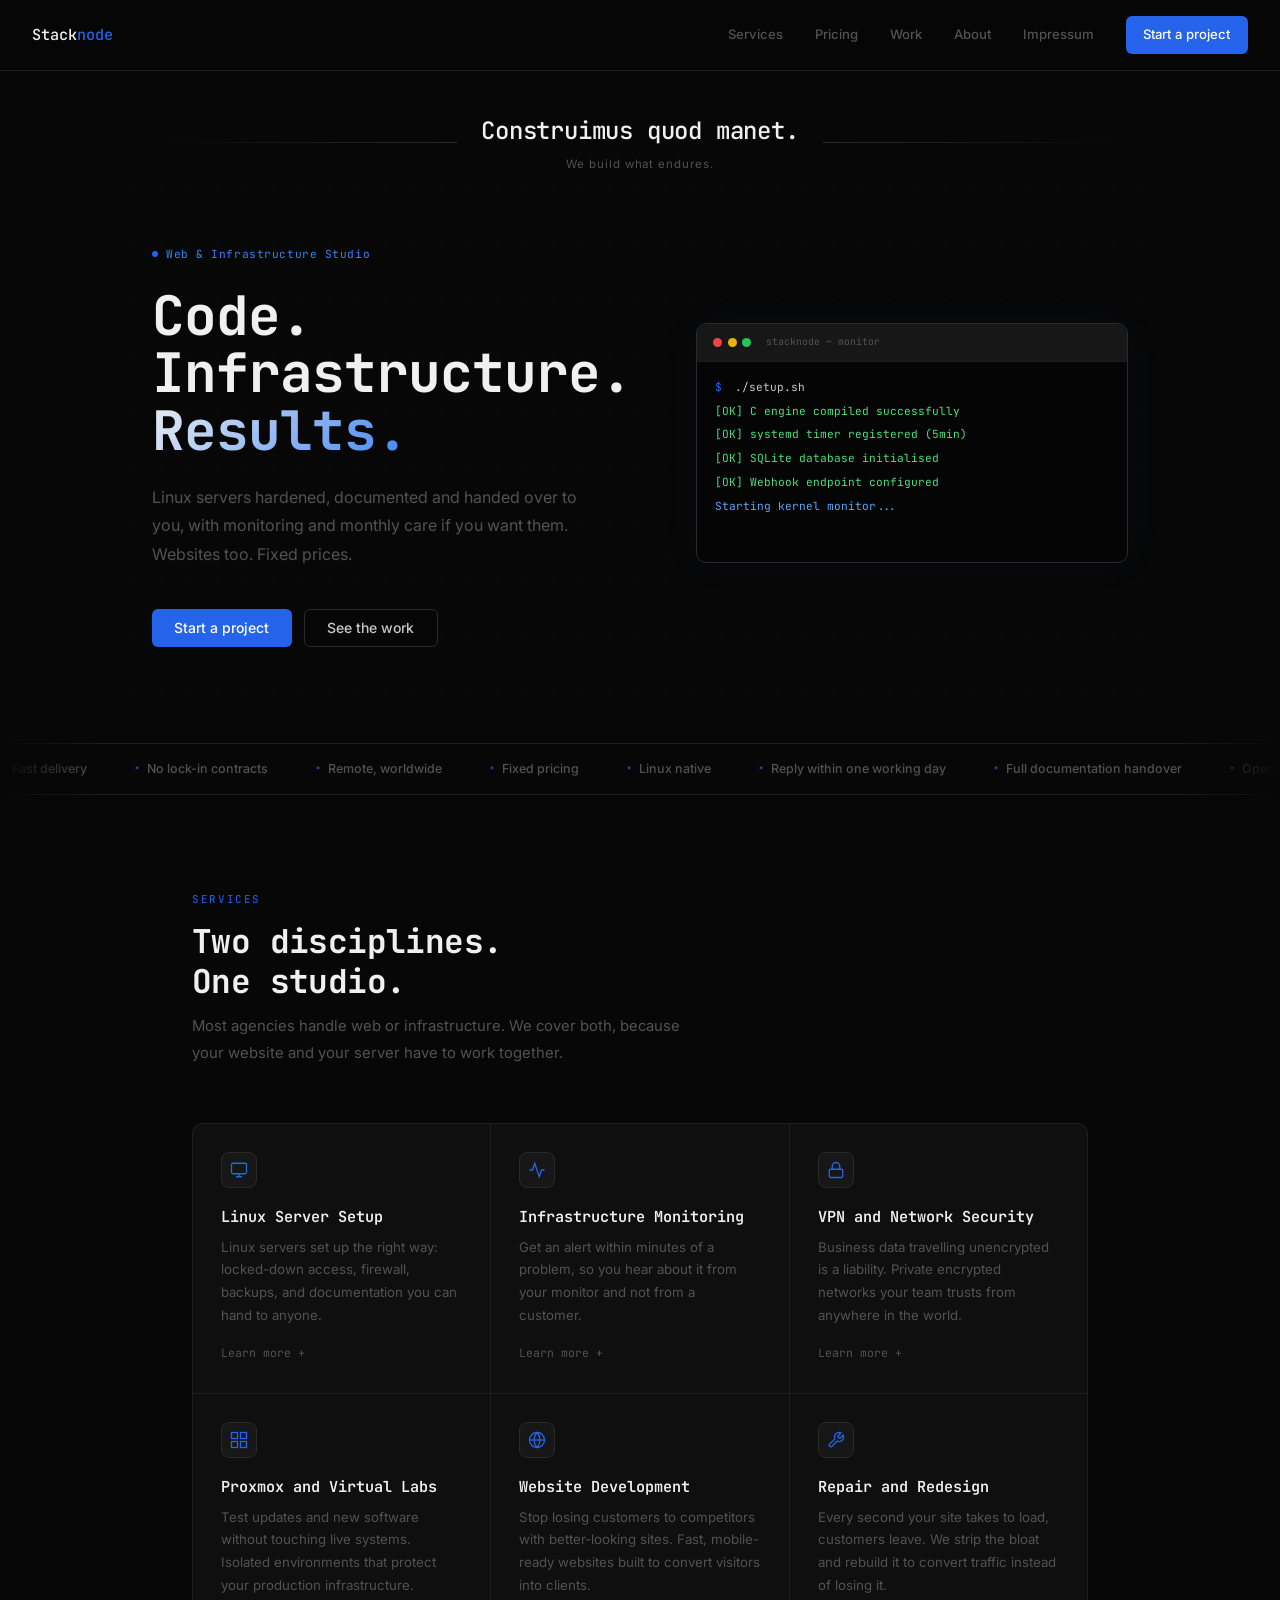
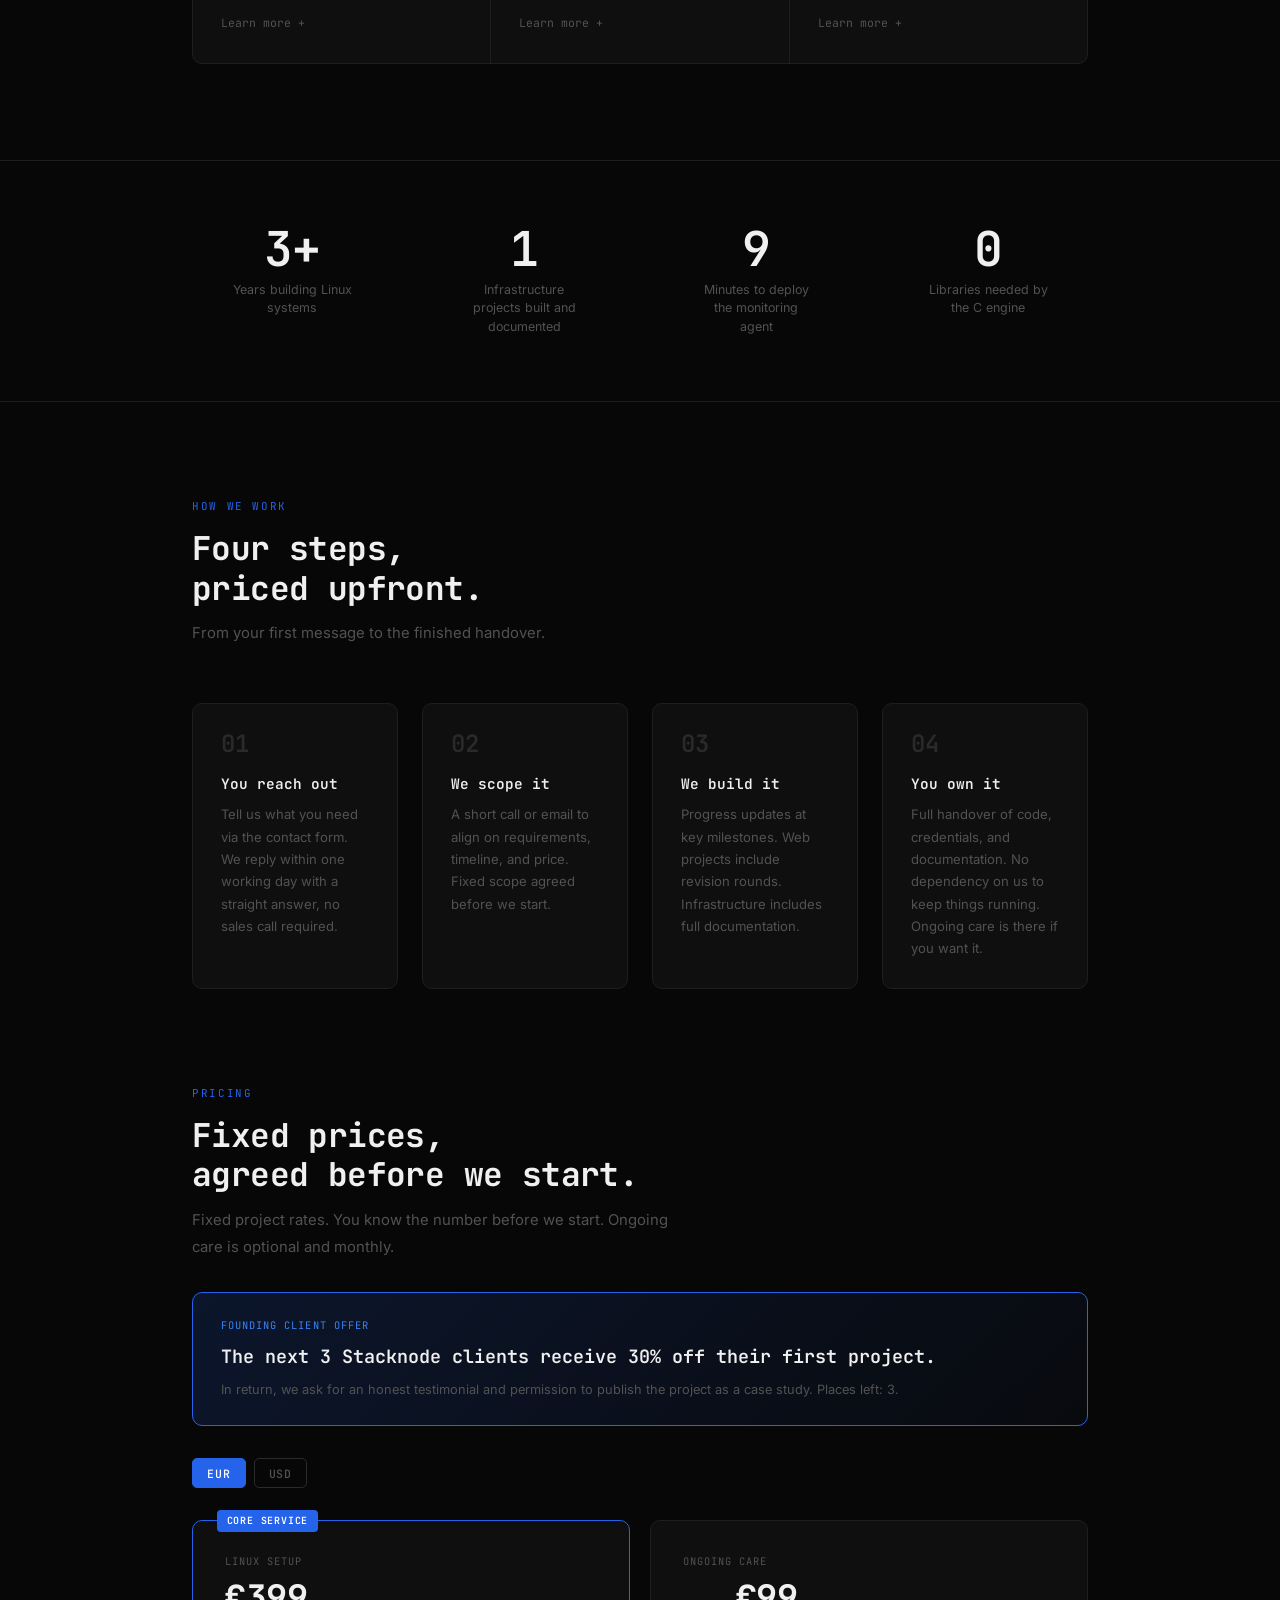
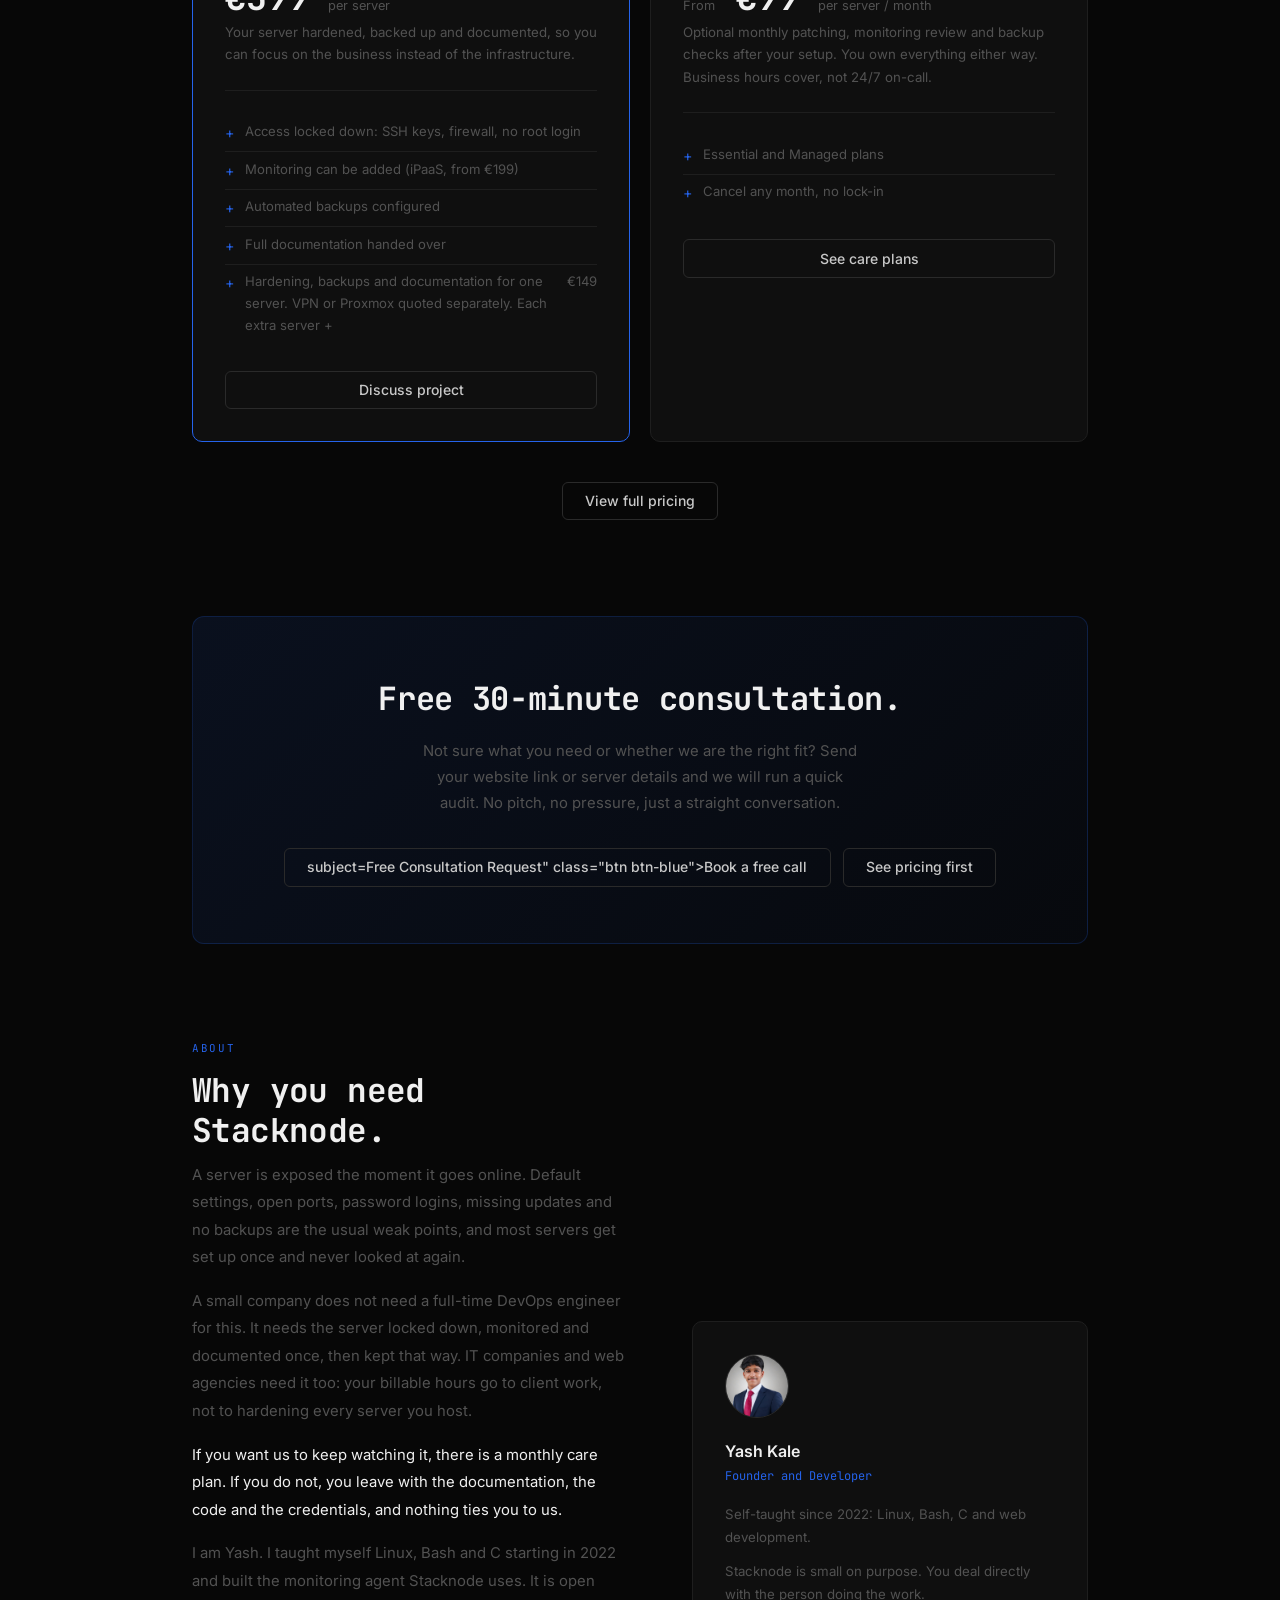
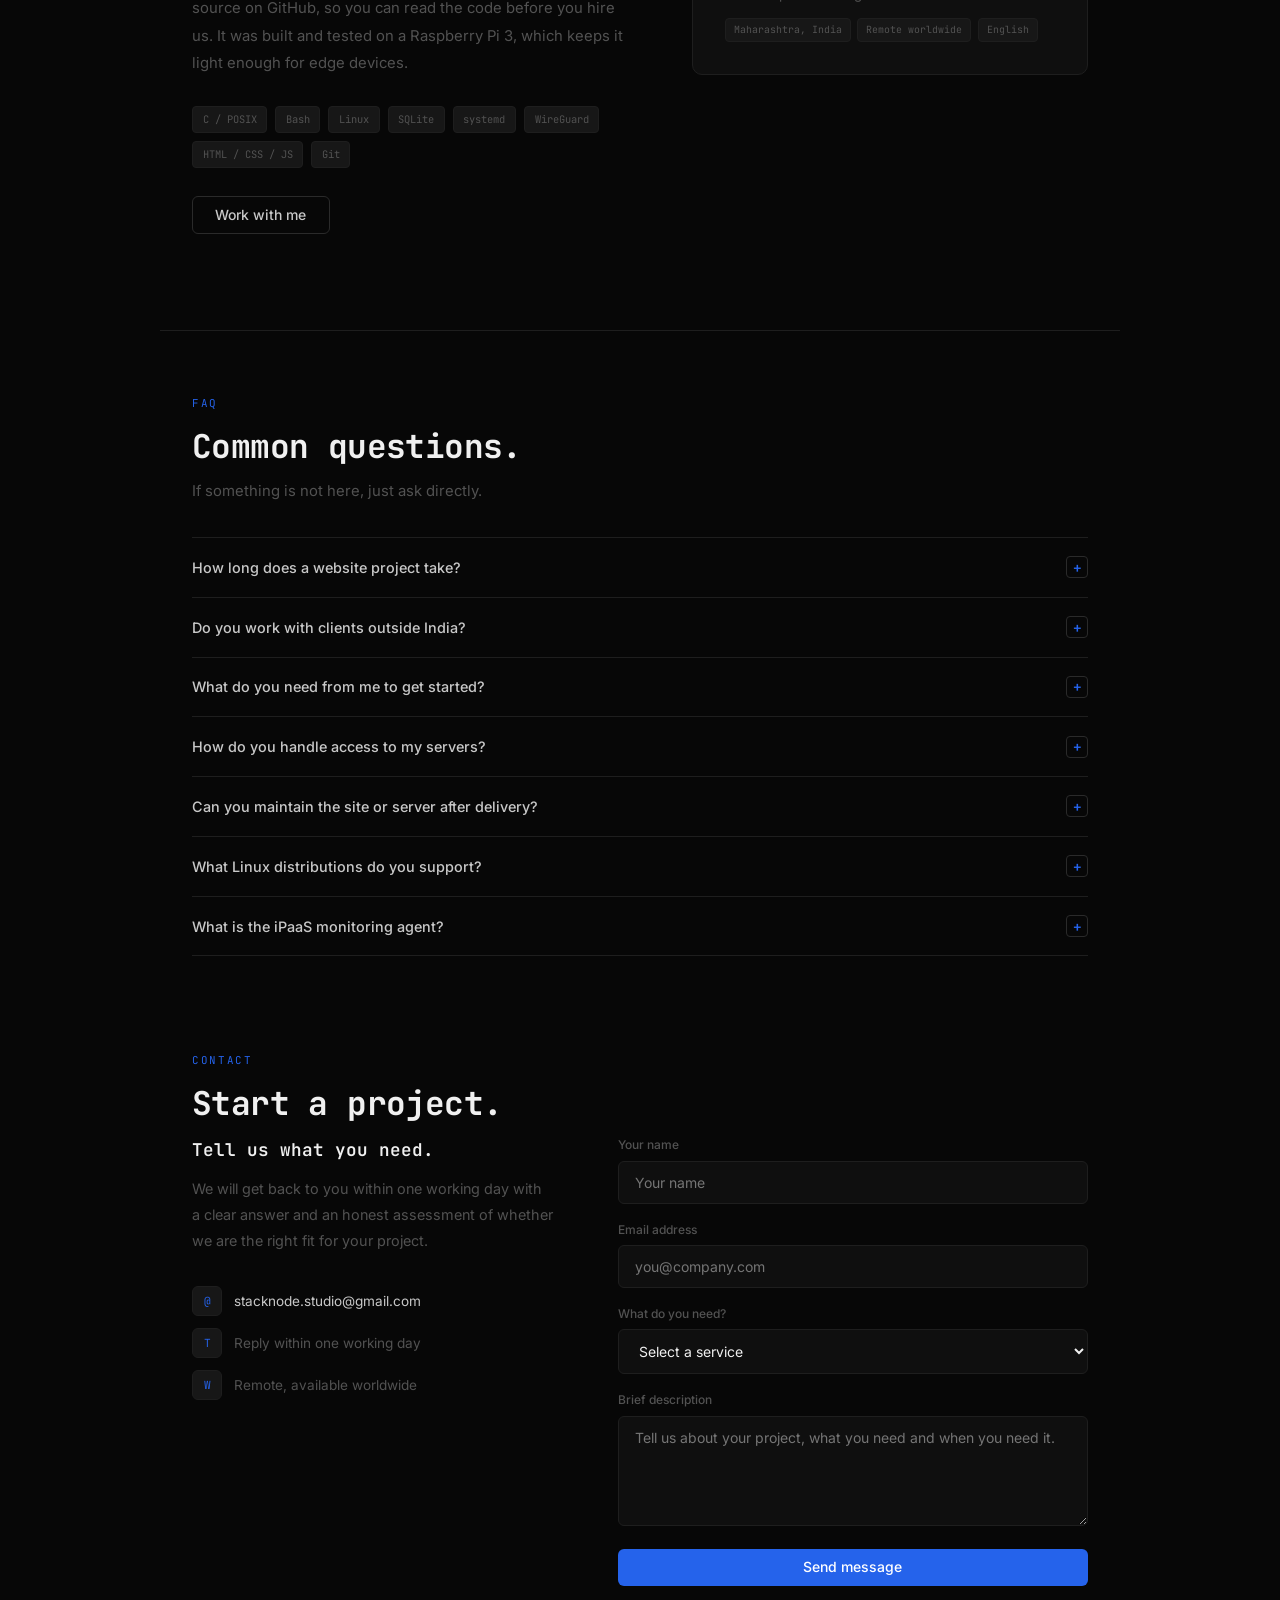
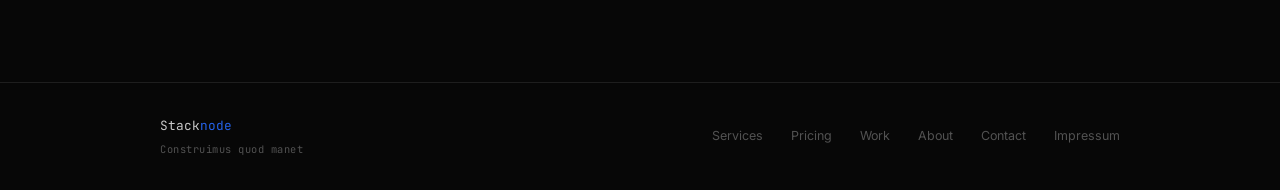
==== index.html @ ceae9e83 "Update consultation booking link in index.html" ====
<!DOCTYPE html>
<html lang="en">
<head>
  <meta charset="UTF-8">
  <meta name="viewport" content="width=device-width, initial-scale=1.0">
  <title>Stacknode | Web & Infrastructure Studio</title>
  <meta name="description" content="Stacknode sets up, monitors and maintains Linux servers, and builds websites that bring in customers. Fixed pricing, full handover, no lock-in.">
  <link rel="icon" href="data:image/svg+xml,<svg xmlns='http://www.w3.org/2000/svg' viewBox='0 0 100 100'><text y='.9em' font-size='90'>⚡</text></svg>">
  <link rel="preconnect" href="https://fonts.googleapis.com">
  <link href="https://fonts.googleapis.com/css2?family=Inter:wght@400;500;600;700&family=JetBrains+Mono:wght@400;500;600&display=swap" rel="stylesheet">
  <link rel="stylesheet" href="style.css">
</head>
<body>

<!-- NAV -->
<nav>
  <a class="logo" href="#">Stack<em>node</em></a>
  <button class="nav-toggle" type="button" aria-label="Menu" aria-expanded="false" onclick="var o=this.parentNode.classList.toggle('open');this.setAttribute('aria-expanded',o);this.textContent=o?'✕':'☰'">☰</button>
  <div class="nav-links" onclick="this.parentNode.classList.remove('open');this.previousElementSibling.textContent='☰'">
    <a href="#services">Services</a>
    <a href="pricing.html">Pricing</a>
    <a href="work.html">Work</a>
    <a href="#about">About</a>
    <a href="impressum.html">Impressum</a>
    <a href="#contact" class="nav-btn">Start a project</a>
  </div>
</nav>

<!-- LATIN BRAND STATEMENT -->
<div class="latin-header">
  <div class="latin-inner">
    <div class="latin-line-left"></div>
    <div class="latin-center">
      <span class="latin-main">Construimus quod manet.</span>
      <span class="latin-sub">We build what endures.</span>
    </div>
    <div class="latin-line-right"></div>
  </div>
</div>

<!-- HERO -->
<div class="hero">
  <div class="hero-content">
    <div class="hero-left">
      <span class="mono-tag">Web & Infrastructure Studio</span>
      <h1>Code.<br>Infrastructure.<br><span class="gradient">Results.</span></h1>
      <p class="hero-sub">Linux servers hardened, documented and handed over to you, with monitoring and monthly care if you want them. Websites too. Fixed prices.</p>
      <div class="hero-btns">
        <a href="#contact" class="btn btn-blue">Start a project</a>
        <a href="work.html" class="btn btn-ghost">See the work</a>
      </div>
    </div>
    <div class="hero-right">
      <div class="hero-terminal">
        <div class="t-bar">
          <div class="t-dots">
            <div class="t-dot t-red"></div>
            <div class="t-dot t-yellow"></div>
            <div class="t-dot t-green"></div>
          </div>
          <span class="t-title">stacknode ~ monitor</span>
        </div>
        <div class="t-body" id="terminal-body"></div>
      </div>
    </div>
  </div>
</div>

<!-- MARQUEE -->
<div class="trust" aria-hidden="true">
  <div class="marquee-track">
    <div class="trust-item"><span class="dot">*</span> Fast delivery</div>
    <div class="trust-item"><span class="dot">*</span> No lock-in contracts</div>
    <div class="trust-item"><span class="dot">*</span> Remote, worldwide</div>
    <div class="trust-item"><span class="dot">*</span> Fixed pricing</div>
    <div class="trust-item"><span class="dot">*</span> Linux native</div>
    <div class="trust-item"><span class="dot">*</span> Reply within one working day</div>
    <div class="trust-item"><span class="dot">*</span> Full documentation handover</div>
    <div class="trust-item"><span class="dot">*</span> Open source</div>
    <div class="trust-item"><span class="dot">*</span> Fast delivery</div>
    <div class="trust-item"><span class="dot">*</span> No lock-in contracts</div>
    <div class="trust-item"><span class="dot">*</span> Remote, worldwide</div>
    <div class="trust-item"><span class="dot">*</span> Fixed pricing</div>
    <div class="trust-item"><span class="dot">*</span> Linux native</div>
    <div class="trust-item"><span class="dot">*</span> Reply within one working day</div>
    <div class="trust-item"><span class="dot">*</span> Full documentation handover</div>
    <div class="trust-item"><span class="dot">*</span> Open source</div>
  </div>
</div>

<!-- SERVICES -->
<section class="section" id="services">
  <span class="section-label">Services</span>
  <h2 class="fade">Two disciplines.<br>One studio.</h2>
  <p class="section-sub fade">Most agencies handle web or infrastructure. We cover both, because your website and your server have to work together.</p>
  <div class="services-grid fade">
    <div class="s-card" data-modal="linux" tabindex="0">
      <div class="s-icon-wrap">
        <svg width="18" height="18" fill="none" stroke="currentColor" stroke-width="1.75" viewBox="0 0 24 24"><rect x="2" y="3" width="20" height="14" rx="2"/><path d="M8 21h8M12 17v4"/></svg>
      </div>
      <h3>Linux Server Setup</h3>
      <p>Linux servers set up the right way: locked-down access, firewall, backups, and documentation you can hand to anyone.</p>
      <span class="s-more">Learn more +</span>
    </div>
    <div class="s-card" data-modal="monitoring" tabindex="0">
      <div class="s-icon-wrap">
        <svg width="18" height="18" fill="none" stroke="currentColor" stroke-width="1.75" viewBox="0 0 24 24"><polyline points="22 12 18 12 15 21 9 3 6 12 2 12"/></svg>
      </div>
      <h3>Infrastructure Monitoring</h3>
      <p>Get an alert within minutes of a problem, so you hear about it from your monitor and not from a customer.</p>
      <span class="s-more">Learn more +</span>
    </div>
    <div class="s-card" data-modal="vpn" tabindex="0">
      <div class="s-icon-wrap">
        <svg width="18" height="18" fill="none" stroke="currentColor" stroke-width="1.75" viewBox="0 0 24 24"><rect x="3" y="11" width="18" height="11" rx="2"/><path d="M7 11V7a5 5 0 0 1 10 0v4"/></svg>
      </div>
      <h3>VPN and Network Security</h3>
      <p>Business data travelling unencrypted is a liability. Private encrypted networks your team trusts from anywhere in the world.</p>
      <span class="s-more">Learn more +</span>
    </div>
    <div class="s-card" data-modal="proxmox" tabindex="0">
      <div class="s-icon-wrap">
        <svg width="18" height="18" fill="none" stroke="currentColor" stroke-width="1.75" viewBox="0 0 24 24"><rect x="2" y="2" width="8" height="8"/><rect x="14" y="2" width="8" height="8"/><rect x="2" y="14" width="8" height="8"/><rect x="14" y="14" width="8" height="8"/></svg>
      </div>
      <h3>Proxmox and Virtual Labs</h3>
      <p>Test updates and new software without touching live systems. Isolated environments that protect your production infrastructure.</p>
      <span class="s-more">Learn more +</span>
    </div>
    <div class="s-card" data-modal="web-dev" tabindex="0">
      <div class="s-icon-wrap">
        <svg width="18" height="18" fill="none" stroke="currentColor" stroke-width="1.75" viewBox="0 0 24 24"><circle cx="12" cy="12" r="10"/><line x1="2" y1="12" x2="22" y2="12"/><path d="M12 2a15 15 0 0 1 4 10 15 15 0 0 1-4 10 15 15 0 0 1-4-10 15 15 0 0 1 4-10z"/></svg>
      </div>
      <h3>Website Development</h3>
      <p>Stop losing customers to competitors with better-looking sites. Fast, mobile-ready websites built to convert visitors into clients.</p>
      <span class="s-more">Learn more +</span>
    </div>
    <div class="s-card" data-modal="repair" tabindex="0">
      <div class="s-icon-wrap">
        <svg width="18" height="18" fill="none" stroke="currentColor" stroke-width="1.75" viewBox="0 0 24 24"><path d="M14.7 6.3a1 1 0 0 0 0 1.4l1.6 1.6a1 1 0 0 0 1.4 0l3.77-3.77a6 6 0 0 1-7.94 7.94l-6.91 6.91a2.12 2.12 0 0 1-3-3l6.91-6.91a6 6 0 0 1 7.94-7.94l-3.76 3.76z"/></svg>
      </div>
      <h3>Repair and Redesign</h3>
      <p>Every second your site takes to load, customers leave. We strip the bloat and rebuild it to convert traffic instead of losing it.</p>
      <span class="s-more">Learn more +</span>
    </div>
  </div>
</section>

<!-- MODAL -->
<div class="modal-overlay" id="modal-overlay">
  <div class="modal" id="modal-box">
    <button class="modal-close" id="modal-close">&#x2715;</button>
    <div id="modal-content"></div>
  </div>
</div>

<!-- STATS BAR -->
<div class="stats-bar">
  <div class="stats-inner">
    <div class="stat-item fade">
      <div class="stat-num"><span data-target="4" data-suffix="+">0</span></div>
      <div class="stat-label">Years building Linux systems</div>
    </div>
    <div class="stat-item fade fade-delay-1">
      <div class="stat-num"><span data-target="2">0</span></div>
      <div class="stat-label">Infrastructure projects built and documented</div>
    </div>
    <div class="stat-item fade fade-delay-2">
      <div class="stat-num"><span data-target="10">0</span></div>
      <div class="stat-label">Minutes to deploy the monitoring agent</div>
    </div>
    <div class="stat-item fade fade-delay-3">
      <div class="stat-num"><span data-target="0">0</span></div>
      <div class="stat-label">Libraries needed by the C engine</div>
    </div>
  </div>
</div>

<!-- PROCESS -->
<section class="section" id="process">
  <span class="section-label">How we work</span>
  <h2 class="fade">Four steps,<br>priced upfront.</h2>
  <p class="section-sub fade">From your first message to the finished handover.</p>
  <div class="process-grid">
    <div class="proc-card fade">
      <div class="proc-num">01</div>
      <h3>You reach out</h3>
      <p>Tell us what you need via the contact form. We reply within one working day with a straight answer, no sales call required.</p>
    </div>
    <div class="proc-card fade fade-delay-1">
      <div class="proc-num">02</div>
      <h3>We scope it</h3>
      <p>A short call or email to align on requirements, timeline, and price. Fixed scope agreed before we start.</p>
    </div>
    <div class="proc-card fade fade-delay-2">
      <div class="proc-num">03</div>
      <h3>We build it</h3>
      <p>Progress updates at key milestones. Web projects include revision rounds. Infrastructure includes full documentation.</p>
    </div>
    <div class="proc-card fade fade-delay-3">
      <div class="proc-num">04</div>
      <h3>You own it</h3>
      <p>Full handover of code, credentials, and documentation. No dependency on us to keep things running. Ongoing care is there if you want it.</p>
    </div>
  </div>
</section>

<!-- PRICING -->
<section class="section" id="pricing" style="padding-top:0;">
  <span class="section-label">Pricing</span>
  <h2 class="fade">Fixed prices,<br>agreed before we start.</h2>
  <p class="section-sub fade" style="margin-bottom:2rem;">Fixed project rates. You know the number before we start. Ongoing care is optional and monthly.</p>
  <div class="fade" style="border:1px solid var(--accent);background:linear-gradient(135deg,rgba(37,99,235,.16),rgba(37,99,235,.03));border-radius:10px;padding:1.5rem 1.75rem;margin-bottom:2rem;">
    <span class="p-label" style="color:var(--accentL);">Founding client offer</span>
    <div style="font-family:'JetBrains Mono',monospace;font-size:1.15rem;font-weight:600;color:var(--white);margin:.3rem 0 .6rem;line-height:1.4;">The next 3 Stacknode clients receive 30% off their first project.</div>
    <p style="font-size:.8rem;color:var(--muted);line-height:1.7;">In return, we ask for an honest testimonial and permission to publish the project as a case study. Places left: 3.</p>
  </div>
  <div class="currency-toggle fade">
    <button class="cur-btn active" data-cur="eur">EUR</button>
    <button class="cur-btn" data-cur="usd">USD</button>
  </div>
  <div class="pricing-grid">
    <div class="p-card featured fade">
      <div class="p-badge">Core service</div>
      <span class="p-label">Linux Setup</span>
      <div class="p-price"><span data-price="infra">€399</span> <small>per server</small></div>
      <p class="p-desc">Your server hardened, backed up and documented, so you can focus on the business instead of the infrastructure.</p>
      <ul>
        <li><span class="check">+</span> Access locked down: SSH keys, firewall, no root login</li>
        <li><span class="check">+</span> Monitoring can be added (iPaaS, from €199)</li>
        <li><span class="check">+</span> Automated backups configured</li>
        <li><span class="check">+</span> Full documentation handed over</li>
        <li><span class="check">+</span> Hardening, backups and documentation for one server. VPN or Proxmox quoted separately. Each extra server +<span data-price="extra">€149</span></li>
      </ul>
      <a href="#contact" class="btn btn-ghost btn-full">Discuss project</a>
    </div>
    <div class="p-card fade fade-delay-1">
      <span class="p-label">Ongoing care</span>
      <div class="p-price"><small>From</small> <span data-price="care">€99</span> <small>per server / month</small></div>
      <p class="p-desc">Optional monthly patching, monitoring review and backup checks after your setup. You own everything either way. Business hours cover, not 24/7 on-call.</p>
      <ul>
        <li><span class="check">+</span> Essential and Managed plans</li>
        <li><span class="check">+</span> Cancel any month, no lock-in</li>
      </ul>
      <a href="pricing.html#care" class="btn btn-ghost btn-full">See care plans</a>
    </div>
  </div>
  <div style="text-align:center;margin-top:2.5rem;"><a href="pricing.html" class="btn btn-ghost">View full pricing</a></div>
</section>

<!-- CTA BANNER -->
<div class="cta-wrap">
  <div class="cta-banner fade">
    <h2>Free 30-minute consultation.</h2>
    <p>Not sure what you need or whether we are the right fit? Send your website link or server details and we will run a quick audit. No pitch, no pressure, just a straight conversation.</p>
    <div class="cta-btns">
      <a href="<a href="https://calendly.com/stacknode-studio/30min" class="btn btn-ghost" target="_blank" rel="noopener"/a>subject=Free Consultation Request" class="btn btn-blue">Book a free call</a>
      <a href="#pricing" class="btn btn-ghost">See pricing first</a>
    </div>
  </div>
</div>

<!-- ABOUT -->
<section class="section" id="about">
  <span class="section-label">About</span>
  <h2 class="fade">Why you need<br>Stacknode.</h2>
  <div class="about-grid">
    <div class="about-text fade">
      <p>A server is exposed the moment it goes online. Default settings, open ports, password logins, missing updates and no backups are the usual weak points, and most servers get set up once and never looked at again.</p>
      <p>A small company does not need a full-time DevOps engineer for this. It needs the server locked down, monitored and documented once, then kept that way. IT companies and web agencies need it too: your billable hours go to client work, not to hardening every server you host.</p>
      <p><span class="highlight">If you want us to keep watching it, there is a monthly care plan. If you do not, you leave with the documentation, the code and the credentials, and nothing ties you to us.</span></p>
      <p>I am Yash. I taught myself Linux, Bash and C starting in 2022 and built the monitoring agent Stacknode uses. It is open source on GitHub, so you can read the code before you hire us. It was built and tested on a Raspberry Pi 3, which keeps it light enough for edge devices.</p>
      <div class="about-tags">
        <span class="about-tag">C / POSIX</span>
        <span class="about-tag">Bash</span>
        <span class="about-tag">Linux</span>
        <span class="about-tag">SQLite</span>
        <span class="about-tag">systemd</span>
        <span class="about-tag">WireGuard</span>
        <span class="about-tag">HTML / CSS / JS</span>
        <span class="about-tag">Git</span>
      </div>
      <a href="#contact" class="btn btn-ghost">Work with me</a>
    </div>
    <div class="founder-card fade fade-delay-1">
      <div class="founder-avatar">
        <img src="yash.jpg" alt="Yash Kale" onerror="this.parentElement.innerHTML='YK'" style="width:64px;height:64px;border-radius:50%;object-fit:cover;">
      </div>
      <div class="founder-name">Yash Kale</div>
      <div class="founder-role">Founder and Developer</div>
      <p class="founder-bio">Self-taught since 2022: Linux, Bash, C and web development.</p>
      <p class="founder-bio">Stacknode is small on purpose. You deal directly with the person doing the work.</p>
      <div class="founder-stack">
        <span class="tech-tag">Maharashtra, India</span>
        <span class="tech-tag">Remote worldwide</span>
        <span class="tech-tag">English</span>
      </div>
    </div>
  </div>
</section>

<!-- FAQ -->
<hr class="divider">
<section class="section" id="faq" style="padding-top:4rem;">
  <span class="section-label">FAQ</span>
  <h2 class="fade">Common questions.</h2>
  <p class="section-sub fade" style="margin-bottom:2rem;">If something is not here, just ask directly.</p>
  <div class="faq-list fade">
    <div class="faq-item">
      <button class="faq-btn">How long does a website project take? <span class="faq-plus">+</span></button>
      <div class="faq-ans"><p>Starter Site: 7 to 10 working days from content received to delivery. Business Site: 2 to 3 weeks. Infrastructure projects are scoped individually. A single-server Linux setup is planned at 3 to 5 working days.</p></div>
    </div>
    <div class="faq-item">
      <button class="faq-btn">Do you work with clients outside India? <span class="faq-plus">+</span></button>
      <div class="faq-ans"><p>Yes. All projects are handled remotely, in English. Working hours and time zone overlap are agreed upfront.</p></div>
    </div>
    <div class="faq-item">
      <button class="faq-btn">What do you need from me to get started? <span class="faq-plus">+</span></button>
      <div class="faq-ans"><p>For a website: your logo, content or content notes, and any design preferences. For infrastructure: SSH access to the target server and a description of what needs to run. We handle everything else and document it fully.</p></div>
    </div>
    <div class="faq-item">
      <button class="faq-btn">How do you handle access to my servers? <span class="faq-plus">+</span></button>
      <div class="faq-ans"><p>You create a temporary user with only the access the job needs. Our work is logged, and the access is removed at handover. An NDA and data processing terms are available on request.</p></div>
    </div>
    <div class="faq-item">
      <button class="faq-btn">Can you maintain the site or server after delivery? <span class="faq-plus">+</span></button>
      <div class="faq-ans"><p>Yes. The optional Linux Care Plan covers patching, monitoring review and backup checks every month, and you can cancel any time. Business Site includes 3 months of support. Every setup comes with full documentation, so you can also run it yourself.</p></div>
    </div>
    <div class="faq-item">
      <button class="faq-btn">What Linux distributions do you support? <span class="faq-plus">+</span></button>
      <div class="faq-ans"><p>Ubuntu, Debian and Raspberry Pi OS are the primary environments. Most configurations work across any systemd-based Linux distribution. Non-systemd systems need a short scoping call first.</p></div>
    </div>
    <div class="faq-item">
      <button class="faq-btn">What is the iPaaS monitoring agent? <span class="faq-plus">+</span></button>
      <div class="faq-ans"><p>An open-source monitoring agent written in C. It reads CPU temperature, RAM and load from the Linux kernel, logs every metric to a local SQLite database and sends webhook alerts. Optional protective shutdown at a critical temperature. Temperature readings need physical hardware, so it suits servers and edge devices; cloud VMs need a short scoping call.</p></div>
    </div>
  </div>
</section>

<!-- CONTACT -->
<section class="section" id="contact" style="padding-top:0;">
  <span class="section-label">Contact</span>
  <h2 class="fade">Start a project.</h2>
  <div class="contact-grid">
    <div class="contact-info fade">
      <h3>Tell us what you need.</h3>
      <p>We will get back to you within one working day with a clear answer and an honest assessment of whether we are the right fit for your project.</p>
      <div class="contact-details">
        <div class="c-detail">
          <div class="c-icon">@</div>
          <a href="mailto:stacknode.studio@gmail.com">stacknode.studio@gmail.com</a>
        </div>
        <div class="c-detail">
          <div class="c-icon">T</div>
          <span>Reply within one working day</span>
        </div>
        <div class="c-detail">
          <div class="c-icon">W</div>
          <span>Remote, available worldwide</span>
        </div>
      </div>
    </div>
    <div class="fade fade-delay-1">
      <form id="contact-form" class="cf" action="https://formspree.io/f/meaogrqp" method="POST">
        <div>
          <label for="name">Your name</label>
          <input type="text" id="name" name="name" placeholder="Your name" required>
        </div>
        <div>
          <label for="email">Email address</label>
          <input type="email" id="email" name="email" placeholder="you@company.com" required>
        </div>
        <div>
          <label for="service">What do you need?</label>
          <select id="service" name="service">
            <option value="">Select a service</option>
            <option value="starter-site">Website Starter (€599)</option>
            <option value="business-site">Website Business (€1,290)</option>
            <option value="infrastructure">Linux Setup (€399 per server)</option>
            <option value="ipaas">iPaaS Monitoring (€199)</option>
            <option value="care-plan">Linux Care Plan (from €99/month)</option>
            <option value="consultation">Free 30-min consultation</option>
            <option value="other">Something else</option>
          </select>
        </div>
        <div>
          <label for="message">Brief description</label>
          <textarea id="message" name="message" placeholder="Tell us about your project, what you need and when you need it."></textarea>
        </div>
        <button type="submit" class="btn btn-blue btn-full">Send message</button>
      </form>
      <div id="form-success" class="form-success">
        <p>Message received. We will get back to you within one working day.</p>
      </div>
    </div>
  </div>
</section>

<!-- FOOTER -->
<footer>
  <div class="foot-inner">
    <div class="foot-brand">
      <div class="name">Stack<em>node</em></div>
      <div class="tagline">Construimus quod manet</div>
    </div>
    <div class="foot-links">
      <a href="#services">Services</a>
      <a href="#pricing">Pricing</a>
      <a href="work.html">Work</a>
      <a href="#about">About</a>
      <a href="#contact">Contact</a>
      <a href="impressum.html">Impressum</a>
    </div>
  </div>
</footer>

<script src="script.js"></script>
</body>
</html>
---- style.css ----
/* ── TOKENS ── */
:root {
  --bg:      #070707;
  --bg2:     #0f0f0f;
  --bg3:     #171717;
  --border:  #1e1e1e;
  --border2: #2a2a2a;
  --text:    #c8c8c8;
  --muted:   #525252;
  --accent:  #2563eb;
  --accentH: #1d4ed8;
  --accentL: #3b82f6;
  --white:   #f0f0f0;
}

/* ── RESET ── */
*, *::before, *::after { box-sizing: border-box; margin: 0; padding: 0; }
html { scroll-behavior: smooth; }
body {
  font-family: 'Inter', sans-serif;
  background: var(--bg);
  color: var(--text);
  line-height: 1.65;
  -webkit-font-smoothing: antialiased;
  overflow-x: hidden;
}

/* ── NAV ── */
nav {
  position: sticky; top: 0; z-index: 100;
  display: flex; justify-content: space-between; align-items: center;
  padding: 1rem 2rem;
  background: rgba(7,7,7,0.92);
  backdrop-filter: blur(16px);
  border-bottom: 1px solid var(--border);
}
.logo {
  font-family: 'JetBrains Mono', monospace;
  font-size: .95rem; font-weight: 500;
  color: var(--white); text-decoration: none;
}
.logo em { color: var(--accent); font-style: normal; }
.nav-links { display: flex; align-items: center; gap: 2rem; }
.nav-links a {
  color: var(--muted); text-decoration: none;
  font-size: .82rem; font-weight: 500;
  transition: color .2s;
}
.nav-links a:hover { color: var(--white); }
.nav-btn {
  background: var(--accent) !important;
  color: #fff !important;
  padding: .5rem 1.1rem !important;
  border-radius: 6px !important;
  transition: background .2s !important;
}
.nav-btn:hover { background: var(--accentH) !important; }

/* ── LATIN HEADER ── */
.latin-header {
  padding: 2.5rem 2rem 0;
  max-width: 1040px; margin: 0 auto;
}
.latin-inner {
  display: flex; align-items: center; gap: 1.5rem;
}
.latin-line-left,
.latin-line-right {
  flex: 1; height: 1px;
  background: linear-gradient(to right, transparent, var(--border2));
}
.latin-line-right {
  background: linear-gradient(to left, transparent, var(--border2));
}
.latin-center {
  display: flex; flex-direction: column;
  align-items: center; gap: .3rem;
  white-space: nowrap;
}
.latin-main {
  font-family: 'JetBrains Mono', monospace;
  font-size: clamp(1rem, 2vw, 1.5rem);
  font-weight: 500; color: var(--white);
  letter-spacing: -.2px;
}
.latin-sub {
  font-size: .72rem; color: var(--muted);
  letter-spacing: .08em;
}

/* ── HERO ── */
.hero {
  max-width: 1040px; margin: 0 auto;
  padding: 4rem 2rem 6rem;
  position: relative;
}
.hero::before {
  content: '';
  position: absolute; inset: 0;
  background-image: radial-gradient(circle, #1a1a1a 1px, transparent 1px);
  background-size: 28px 28px;
  opacity: .2; pointer-events: none; z-index: 0;
}
.hero-content {
  display: grid; grid-template-columns: 1fr 1fr;
  gap: 4rem; align-items: center;
  position: relative; z-index: 1;
}
.mono-tag {
  font-family: 'JetBrains Mono', monospace;
  font-size: .7rem; color: var(--accentL);
  margin-bottom: 1.5rem; display: inline-flex;
  align-items: center; gap: .5rem; letter-spacing: .05em;
}
.mono-tag::before {
  content: '';
  width: 6px; height: 6px;
  background: var(--accent); border-radius: 50%;
}
.hero h1 {
  font-size: clamp(2.5rem, 5vw, 4rem);
  font-weight: 700; color: var(--white);
  line-height: 1.05; letter-spacing: -.6px;
  margin-bottom: 1.5rem;
}
.gradient {
  background: linear-gradient(135deg, var(--white) 0%, var(--accentL) 100%);
  -webkit-background-clip: text;
  -webkit-text-fill-color: transparent;
  background-clip: text;
}
.hero-sub {
  color: var(--muted); font-size: 1rem;
  max-width: 440px; margin-bottom: 2.5rem;
  line-height: 1.8;
}
.hero-btns { display: flex; gap: .75rem; flex-wrap: wrap; }

/* ── TERMINAL ── */
.hero-terminal {
  background: #050505;
  border: 1px solid var(--border2);
  border-radius: 10px; overflow: hidden;
  font-family: 'JetBrains Mono', monospace;
  box-shadow: 0 0 40px rgba(37,99,235,.06);
}
.t-bar {
  background: var(--bg3);
  border-bottom: 1px solid var(--border);
  padding: .65rem 1rem;
  display: flex; align-items: center; gap: .4rem;
}
.t-dots { display: flex; gap: .35rem; }
.t-dot { width: 9px; height: 9px; border-radius: 50%; }
.t-red { background: #ef4444; }
.t-yellow { background: #eab308; }
.t-green { background: #22c55e; }
.t-title { font-size: .62rem; color: var(--muted); margin-left: .5rem; }
.t-body {
  padding: 1rem 1.1rem;
  min-height: 200px;
  display: flex; flex-direction: column; gap: .3rem;
}
.t-line { font-size: .7rem; color: #4b5563; line-height: 1.7; }
.t-cmd { color: var(--text); }
.t-prompt { color: var(--accent); margin-right: .4rem; }
.t-cursor { color: var(--accent); animation: blink .8s step-end infinite; }
.t-success { color: #4ade80; }
.t-info { color: #60a5fa; }
.t-log { color: #6b7280; }
.t-warn { color: #fbbf24; }
.t-webhook { color: #a78bfa; }
@keyframes blink { 0%, 100% { opacity: 1; } 50% { opacity: 0; } }

/* ── BUTTONS ── */
.btn {
  display: inline-flex; align-items: center; gap: .4rem;
  text-decoration: none;
  font-size: .875rem; font-weight: 500;
  padding: .7rem 1.4rem; border-radius: 6px;
  transition: background .2s, border-color .2s, color .2s, transform .15s;
  cursor: pointer; font-family: 'Inter', sans-serif;
  border: none; line-height: 1;
}
.btn:hover { transform: translateY(-1px); }
.btn-blue { background: var(--accent); color: #fff; }
.btn-blue:hover { background: var(--accentH); }
.btn-ghost { border: 1px solid var(--border2); color: var(--text); background: transparent; }
.btn-ghost:hover { border-color: var(--muted); color: var(--white); }
.btn-full { width: 100%; justify-content: center; }

/* ── MARQUEE ── */
.trust {
  border-top: 1px solid var(--border);
  border-bottom: 1px solid var(--border);
  overflow: hidden; padding: .9rem 0;
  mask-image: linear-gradient(to right, transparent 0%, black 8%, black 92%, transparent 100%);
  -webkit-mask-image: linear-gradient(to right, transparent 0%, black 8%, black 92%, transparent 100%);
}
.marquee-track {
  display: flex; gap: 3rem;
  animation: marquee 28s linear infinite;
  white-space: nowrap; width: max-content;
}
.trust-item { display: flex; align-items: center; gap: .5rem; font-size: .78rem; color: var(--muted); font-weight: 500; }
.dot { color: var(--accent); font-size: .5rem; }
@keyframes marquee { from { transform: translateX(0); } to { transform: translateX(-50%); } }

/* ── SECTION BASE ── */
.section { max-width: 960px; margin: 0 auto; padding: 6rem 2rem; }
.section-label {
  font-family: 'JetBrains Mono', monospace;
  font-size: .68rem; color: var(--accent);
  text-transform: uppercase; letter-spacing: .15em;
  margin-bottom: .85rem; display: block;
}
.section h2 {
  font-size: clamp(1.65rem, 3.5vw, 2.4rem);
  font-weight: 700; color: var(--white);
  letter-spacing: -.4px; margin-bottom: .75rem; line-height: 1.2;
}
.section-sub { color: var(--muted); max-width: 500px; line-height: 1.8; margin-bottom: 3.5rem; font-size: .93rem; }

/* ── SERVICES ── */
.services-grid {
  display: grid; grid-template-columns: repeat(3, 1fr);
  gap: 1px; background: var(--border);
  border: 1px solid var(--border); border-radius: 10px; overflow: hidden;
}
.s-card {
  background: var(--bg2); padding: 1.75rem;
  transition: background .2s; cursor: pointer; position: relative;
}
.s-card::after {
  content: ''; position: absolute; bottom: 0; left: 0;
  width: 0; height: 2px; background: var(--accent);
  transition: width .3s ease;
}
.s-card:hover { background: var(--bg3); }
.s-card:hover::after { width: 100%; }
.s-card:hover .s-more { color: var(--accentL); }
.s-icon-wrap {
  width: 36px; height: 36px;
  background: var(--bg3); border: 1px solid var(--border2);
  border-radius: 8px; display: flex; align-items: center;
  justify-content: center; color: var(--accent); margin-bottom: 1rem;
}
.s-card h3 { font-size: .95rem; font-weight: 600; color: var(--white); margin-bottom: .45rem; }
.s-card p { font-size: .83rem; color: var(--muted); line-height: 1.7; margin-bottom: .75rem; }
.s-more { font-size: .72rem; color: var(--muted); font-family: 'JetBrains Mono', monospace; transition: color .2s; }

/* ── MODALS ── */
.modal-overlay {
  display: none; position: fixed; inset: 0;
  background: rgba(0,0,0,.8); backdrop-filter: blur(6px);
  z-index: 200; align-items: center; justify-content: center; padding: 2rem;
}
.modal-overlay.active { display: flex; }
.modal {
  background: var(--bg2); border: 1px solid var(--border2);
  border-radius: 12px; padding: 2.5rem; max-width: 520px; width: 100%;
  position: relative; animation: modalIn .2s ease;
}
@keyframes modalIn { from { opacity: 0; transform: translateY(12px); } to { opacity: 1; transform: translateY(0); } }
.modal-close {
  position: absolute; top: 1rem; right: 1rem;
  background: none; border: none; color: var(--muted);
  font-size: 1rem; cursor: pointer; transition: color .2s;
  width: 28px; height: 28px; display: flex; align-items: center; justify-content: center; border-radius: 4px;
}
.modal-close:hover { color: var(--white); background: var(--bg3); }
.modal h3 { font-size: 1.1rem; font-weight: 600; color: var(--white); margin-bottom: .5rem; }
.modal .modal-tag {
  font-family: 'JetBrains Mono', monospace; font-size: .65rem;
  color: var(--accent); text-transform: uppercase; letter-spacing: .1em;
  margin-bottom: 1.25rem; display: block;
}
.modal p { font-size: .88rem; color: var(--muted); line-height: 1.8; margin-bottom: 1rem; }
.modal ul { list-style: none; margin-bottom: 1.5rem; }
.modal ul li {
  font-size: .85rem; color: var(--muted); padding: .35rem 0;
  border-bottom: 1px solid var(--border);
  display: flex; align-items: flex-start; gap: .5rem;
}
.modal ul li:last-child { border: none; }
.modal ul li::before { content: '+'; color: var(--accent); flex-shrink: 0; }

/* ── STATS ── */
.stats-bar { border-top: 1px solid var(--border); border-bottom: 1px solid var(--border); }
.stats-inner {
  max-width: 960px; margin: 0 auto; padding: 4rem 2rem;
  display: grid; grid-template-columns: repeat(4, 1fr); gap: 2rem;
}
.stat-item { text-align: center; }
.stat-num {
  font-family: 'JetBrains Mono', monospace;
  font-size: 3rem; font-weight: 600; color: var(--white);
  line-height: 1; margin-bottom: .5rem; letter-spacing: -.5px;
}
.stat-label { font-size: .78rem; color: var(--muted); line-height: 1.5; max-width: 120px; margin: 0 auto; }

/* ── PROCESS ── */
.process-grid { display: grid; grid-template-columns: repeat(4, 1fr); gap: 1.5rem; }
.proc-card { background: var(--bg2); border: 1px solid var(--border); border-radius: 10px; padding: 1.75rem; }
.proc-num { font-family: 'JetBrains Mono', monospace; font-size: 1.5rem; font-weight: 600; color: var(--border2); line-height: 1; margin-bottom: 1rem; }
.proc-card h3 { font-size: .9rem; font-weight: 600; color: var(--white); margin-bottom: .5rem; }
.proc-card p { font-size: .82rem; color: var(--muted); line-height: 1.7; }

/* ── CURRENCY TOGGLE ── */
.currency-toggle {
  display: flex; gap: .5rem; margin-bottom: 2rem;
}
.cur-btn {
  font-family: 'JetBrains Mono', monospace;
  font-size: .72rem; font-weight: 500;
  padding: .4rem .9rem; border-radius: 5px;
  border: 1px solid var(--border2);
  background: transparent; color: var(--muted);
  cursor: pointer; transition: all .2s;
  letter-spacing: .05em;
}
.cur-btn:hover { color: var(--text); border-color: var(--muted); }
.cur-btn.active { background: var(--accent); color: #fff; border-color: var(--accent); }

/* ── PRICING ── */
.pricing-grid { display: grid; grid-template-columns: repeat(2, 1fr); gap: 1.25rem; }
.p-card {
  background: var(--bg2); border: 1px solid var(--border);
  border-radius: 10px; padding: 2rem; position: relative;
  transition: border-color .2s;
}
.p-card:hover { border-color: var(--border2); }
.p-card.featured { border-color: var(--accent); }
.p-badge {
  position: absolute; top: -11px; left: 1.5rem;
  background: var(--accent); color: #fff;
  font-size: .62rem; font-weight: 600;
  font-family: 'JetBrains Mono', monospace;
  padding: .18rem .6rem; border-radius: 4px;
  text-transform: uppercase; letter-spacing: .08em;
}
.p-label { font-family: 'JetBrains Mono', monospace; font-size: .65rem; color: var(--muted); text-transform: uppercase; letter-spacing: .1em; margin-bottom: .6rem; display: block; }
.p-price { font-size: 2.2rem; font-weight: 700; color: var(--white); line-height: 1; margin-bottom: .35rem; letter-spacing: -.5px; font-family: 'JetBrains Mono', monospace; }
.p-price small { font-size: .8rem; color: var(--muted); font-weight: 400; letter-spacing: 0; font-family: 'Inter', sans-serif; }
.p-desc { font-size: .83rem; color: var(--muted); margin-bottom: 1.5rem; line-height: 1.7; padding-bottom: 1.5rem; border-bottom: 1px solid var(--border); }
.p-card ul { list-style: none; margin-bottom: 1.75rem; }
.p-card ul li { font-size: .82rem; color: var(--muted); padding: .4rem 0; border-bottom: 1px solid var(--border); display: flex; align-items: flex-start; gap: .6rem; }
.p-card ul li:last-child { border-bottom: none; }
.check { color: var(--accent); font-size: .9rem; flex-shrink: 0; }

/* ── CTA BANNER ── */
.cta-wrap { max-width: 960px; margin: 0 auto; padding: 0 2rem; }
.cta-banner {
  background: linear-gradient(135deg, rgba(37,99,235,.1) 0%, rgba(37,99,235,.03) 100%);
  border: 1px solid rgba(37,99,235,.2); border-radius: 12px;
  padding: 3.5rem; text-align: center;
}
.cta-banner h2 { font-size: clamp(1.4rem, 3vw, 2rem); font-weight: 700; color: var(--white); margin-bottom: .75rem; letter-spacing: -.3px; }
.cta-banner p { color: var(--muted); font-size: .93rem; max-width: 440px; margin: 0 auto 2rem; line-height: 1.75; }
.cta-btns { display: flex; gap: .75rem; justify-content: center; flex-wrap: wrap; }

/* ── ABOUT ── */
.about-grid { display: grid; grid-template-columns: 1.1fr 1fr; gap: 4rem; align-items: center; }
.about-text p { font-size: .93rem; color: var(--muted); line-height: 1.85; margin-bottom: 1rem; }
.about-text p:last-of-type { margin-bottom: 1.75rem; }
.highlight { color: var(--white); }
.about-tags { display: flex; flex-wrap: wrap; gap: .5rem; margin-bottom: 1.75rem; }
.about-tag { font-family: 'JetBrains Mono', monospace; font-size: .65rem; color: var(--muted); background: var(--bg3); border: 1px solid var(--border); padding: .25rem .6rem; border-radius: 4px; }
.founder-card { background: var(--bg2); border: 1px solid var(--border); border-radius: 10px; padding: 2rem; }
.founder-avatar { width: 64px; height: 64px; background: var(--bg3); border: 1px solid var(--border2); border-radius: 50%; margin-bottom: 1.25rem; display: flex; align-items: center; justify-content: center; font-size: 1.1rem; font-weight: 700; color: var(--accent); overflow: hidden; font-family: 'JetBrains Mono', monospace; }
.founder-name { font-size: 1rem; font-weight: 600; color: var(--white); margin-bottom: .2rem; }
.founder-role { font-size: .75rem; color: var(--accent); font-family: 'JetBrains Mono', monospace; margin-bottom: 1rem; }
.founder-bio { font-size: .83rem; color: var(--muted); line-height: 1.7; margin-bottom: .75rem; }
.founder-stack { display: flex; flex-wrap: wrap; gap: .4rem; }
.tech-tag { font-family: 'JetBrains Mono', monospace; font-size: .62rem; color: var(--muted); background: var(--bg3); border: 1px solid var(--border); padding: .2rem .5rem; border-radius: 4px; }

/* ── FAQ ── */
.faq-list { border-top: 1px solid var(--border); }
.faq-item { border-bottom: 1px solid var(--border); }
.faq-btn { width: 100%; background: none; border: none; color: var(--text); font-family: 'Inter', sans-serif; font-size: .9rem; font-weight: 500; text-align: left; padding: 1.15rem 0; cursor: pointer; display: flex; justify-content: space-between; align-items: center; gap: 1rem; transition: color .2s; }
.faq-btn:hover { color: var(--white); }
.faq-plus { color: var(--accent); font-family: 'JetBrains Mono', monospace; flex-shrink: 0; transition: transform .25s; width: 22px; height: 22px; border: 1px solid var(--border2); border-radius: 4px; font-size: .9rem; display: flex; align-items: center; justify-content: center; }
.faq-item.open .faq-plus { transform: rotate(45deg); border-color: var(--accent); }
.faq-ans { max-height: 0; overflow: hidden; transition: max-height .35s ease, padding .35s ease; }
.faq-item.open .faq-ans { max-height: 220px; padding-bottom: 1.15rem; }
.faq-ans p { font-size: .87rem; color: var(--muted); line-height: 1.8; }

/* ── CONTACT ── */
.contact-grid { display: grid; grid-template-columns: 1fr 1.3fr; gap: 4rem; align-items: start; }
.contact-info h3 { font-size: 1.1rem; font-weight: 600; color: var(--white); margin-bottom: .75rem; }
.contact-info p { font-size: .9rem; color: var(--muted); line-height: 1.8; margin-bottom: 2rem; }
.contact-details { display: flex; flex-direction: column; gap: .75rem; }
.c-detail { display: flex; align-items: center; gap: .75rem; font-size: .85rem; color: var(--muted); }
.c-icon { width: 30px; height: 30px; background: var(--bg3); border: 1px solid var(--border); border-radius: 6px; display: flex; align-items: center; justify-content: center; font-family: 'JetBrains Mono', monospace; font-size: .7rem; color: var(--accent); flex-shrink: 0; }
.c-detail a { color: var(--text); text-decoration: none; transition: color .2s; }
.c-detail a:hover { color: var(--accent); }
.cf { display: flex; flex-direction: column; gap: 1rem; }
.cf label { font-size: .75rem; color: var(--muted); font-weight: 500; display: block; margin-bottom: .35rem; }
.cf input, .cf textarea, .cf select { width: 100%; background: var(--bg2); border: 1px solid var(--border); border-radius: 6px; color: var(--white); font-family: 'Inter', sans-serif; font-size: .875rem; padding: .75rem 1rem; transition: border-color .2s, background .2s; }
.cf input:focus, .cf textarea:focus, .cf select:focus { outline: none; border-color: var(--accent); background: var(--bg3); }
.cf textarea { resize: vertical; min-height: 110px; }
.cf select option { background: var(--bg2); color: var(--white); }
.form-success { display: none; background: rgba(37,99,235,.07); border: 1px solid rgba(37,99,235,.25); border-radius: 8px; padding: 2rem; text-align: center; }
.form-success p { color: var(--white); font-size: .9rem; }

/* ── FOOTER ── */
footer { border-top: 1px solid var(--border); padding: 2rem; }
.foot-inner { max-width: 960px; margin: 0 auto; display: flex; justify-content: space-between; align-items: center; flex-wrap: wrap; gap: 1rem; }
.foot-brand { font-family: 'JetBrains Mono', monospace; display: flex; flex-direction: column; gap: .3rem; }
.foot-brand .name { font-size: .8rem; color: var(--text); }
.foot-brand .name em { color: var(--accent); font-style: normal; }
.foot-brand .tagline { font-size: .65rem; color: var(--muted); letter-spacing: .05em; }
.foot-links { display: flex; gap: 1.75rem; flex-wrap: wrap; }
.foot-links a { font-size: .78rem; color: var(--muted); text-decoration: none; transition: color .2s; }
.foot-links a:hover { color: var(--text); }

/* ── DIVIDER ── */
.divider { max-width: 960px; margin: 0 auto; border: none; border-top: 1px solid var(--border); }

/* ── FADE ── */
.fade { opacity: 0; transform: translateY(20px); transition: opacity .6s cubic-bezier(.25,.46,.45,.94), transform .6s cubic-bezier(.25,.46,.45,.94); }
.fade.visible { opacity: 1; transform: translateY(0); }
.fade-delay-1 { transition-delay: .1s; }
.fade-delay-2 { transition-delay: .2s; }
.fade-delay-3 { transition-delay: .3s; }

/* ── RESPONSIVE ── */
@media (max-width: 900px) {
  .hero-content { grid-template-columns: 1fr; gap: 3rem; }
  .services-grid { grid-template-columns: repeat(2, 1fr); }
  .process-grid { grid-template-columns: repeat(2, 1fr); }
  .pricing-grid { grid-template-columns: 1fr; }
  .about-grid { grid-template-columns: 1fr; gap: 2.5rem; }
  .contact-grid { grid-template-columns: 1fr; gap: 2.5rem; }
  .stats-inner { grid-template-columns: repeat(2, 1fr); }
}
@media (max-width: 600px) {
  nav { padding: .9rem 1.25rem; }
  .latin-header { padding: 2rem 1.25rem 0; }
  .latin-main { font-size: .9rem; }
  .hero { padding: 3rem 1.25rem 4rem; }
  .section { padding: 4rem 1.25rem; }
  .cta-wrap { padding: 0 1.25rem; }
  .cta-banner { padding: 2.5rem 1.5rem; }
  .services-grid { grid-template-columns: 1fr; }
  .process-grid { grid-template-columns: 1fr; }
  .stats-inner { padding: 2.5rem 1.25rem; }
  .stat-num { font-size: 2.25rem; }
  .latin-line-left, .latin-line-right { display: none; }
}
@media (prefers-reduced-motion: reduce) {
  .marquee-track { animation: none; }
  .fade { opacity: 1; transform: none; transition: none; }
  .btn:hover { transform: none; }
  .t-cursor { animation: none; }
}

/* Headings use the Stacknode logo typeface */
h1, h2, h3, .cta-banner h2 { font-family: 'JetBrains Mono', monospace; }
.hero h1 { font-size: clamp(1.85rem, 4.4vw, 3.4rem); letter-spacing: -1px; }
.section h2 { font-size: clamp(1.45rem, 3vw, 2.05rem); letter-spacing: -.6px; }

/* ===== NAV + MOBILE: keep this block last ===== */
html{scroll-padding-top:72px}
.nav-toggle{display:none}
.nav-links{display:flex;align-items:center;gap:2rem}
.nav-links a{display:inline-block !important}

@media (max-width:820px){
  .nav-toggle{display:block !important;background:none;border:1px solid var(--border2);color:var(--white);width:40px;height:40px;border-radius:6px;font-size:1.1rem;cursor:pointer}
  .nav-links{display:none !important;position:absolute;top:100%;left:0;right:0;flex-direction:column;align-items:stretch;gap:0;background:var(--bg);border-bottom:1px solid var(--border);padding:.5rem 1.25rem 1rem}
  nav.open .nav-links{display:flex !important}
  .nav-links a{display:block !important;padding:.85rem 0;border-bottom:1px solid var(--border);font-size:.95rem}
  .nav-links a.nav-btn{margin-top:.75rem;padding:.75rem 1rem;text-align:center;border-bottom:none}
  .hero-btns .btn{flex:1 1 100%;text-align:center}
  .cur-btn{padding:.6rem 1.1rem}
}
@media (max-width:600px){
  .p-price{font-size:1.9rem}
  .cf input,.cf textarea,.cf select{font-size:16px}
  .hero h1{font-size:clamp(1.85rem,9vw,2.4rem)}
}
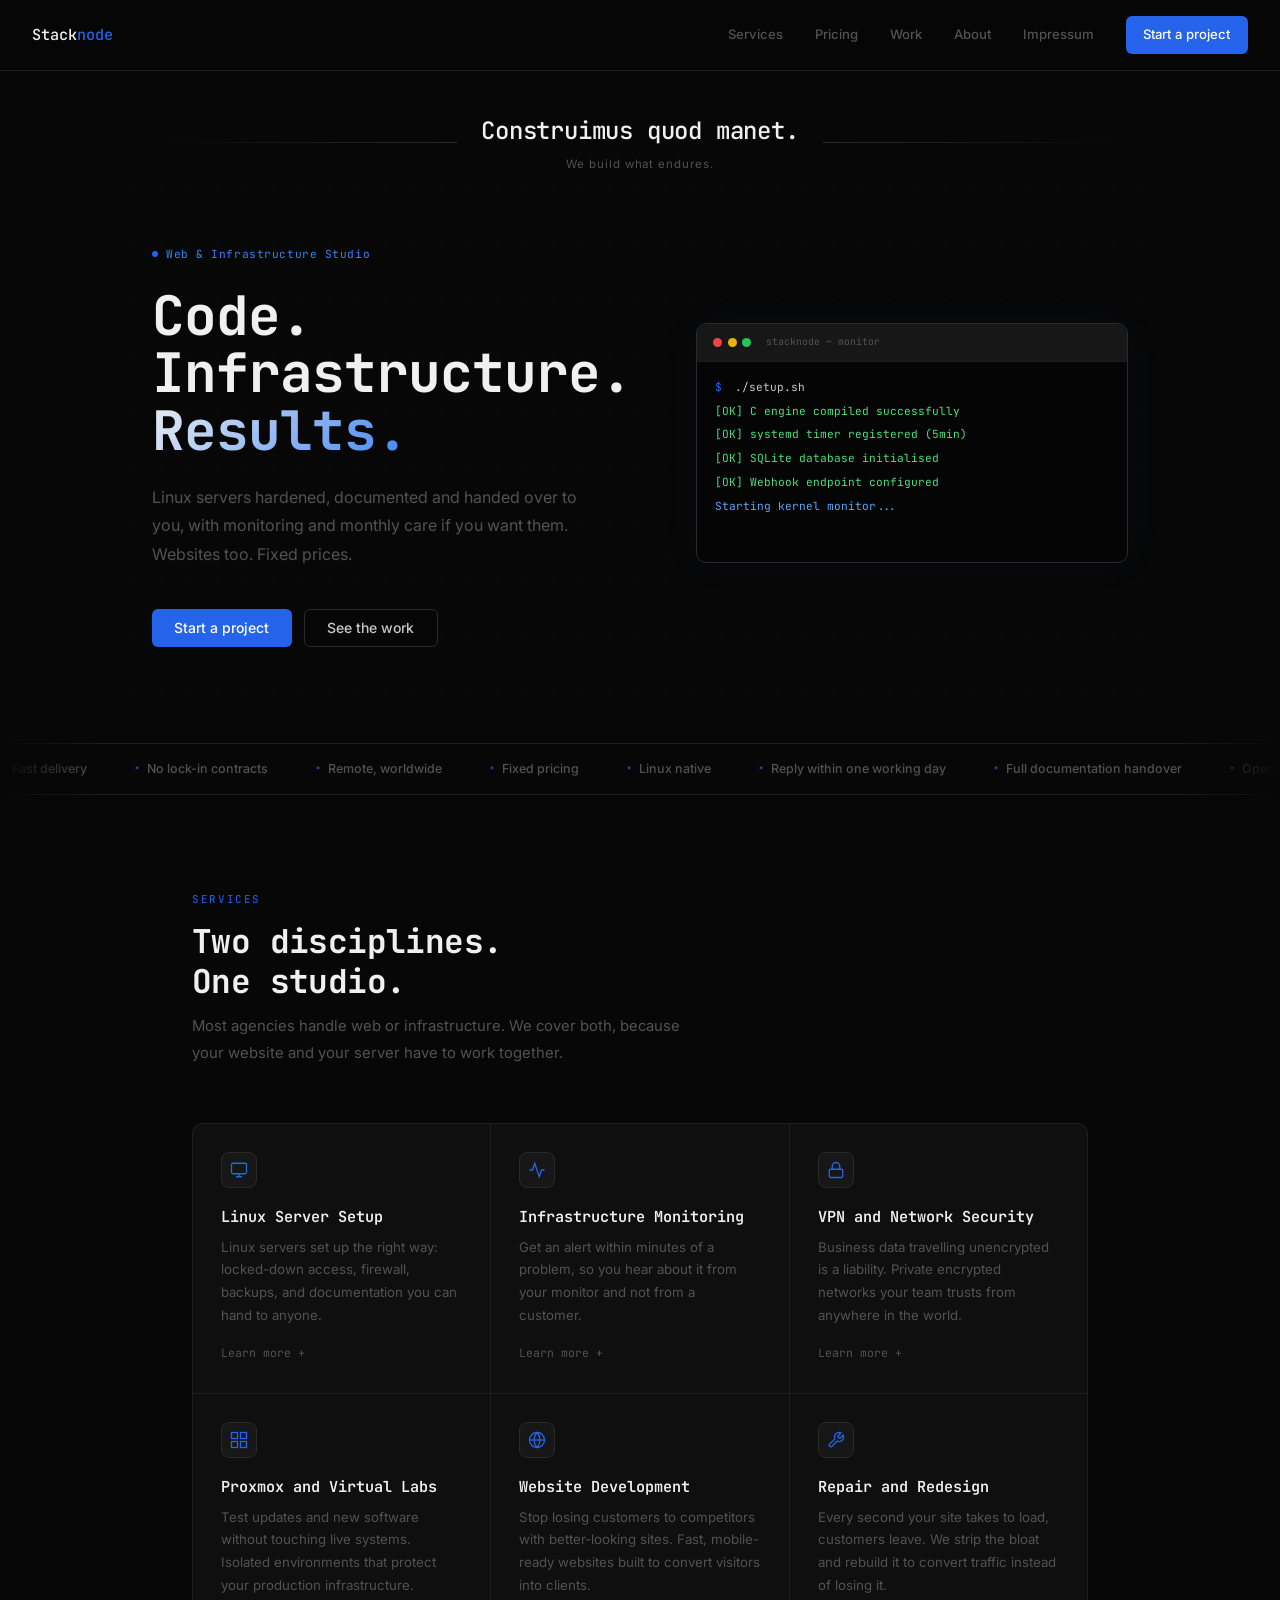
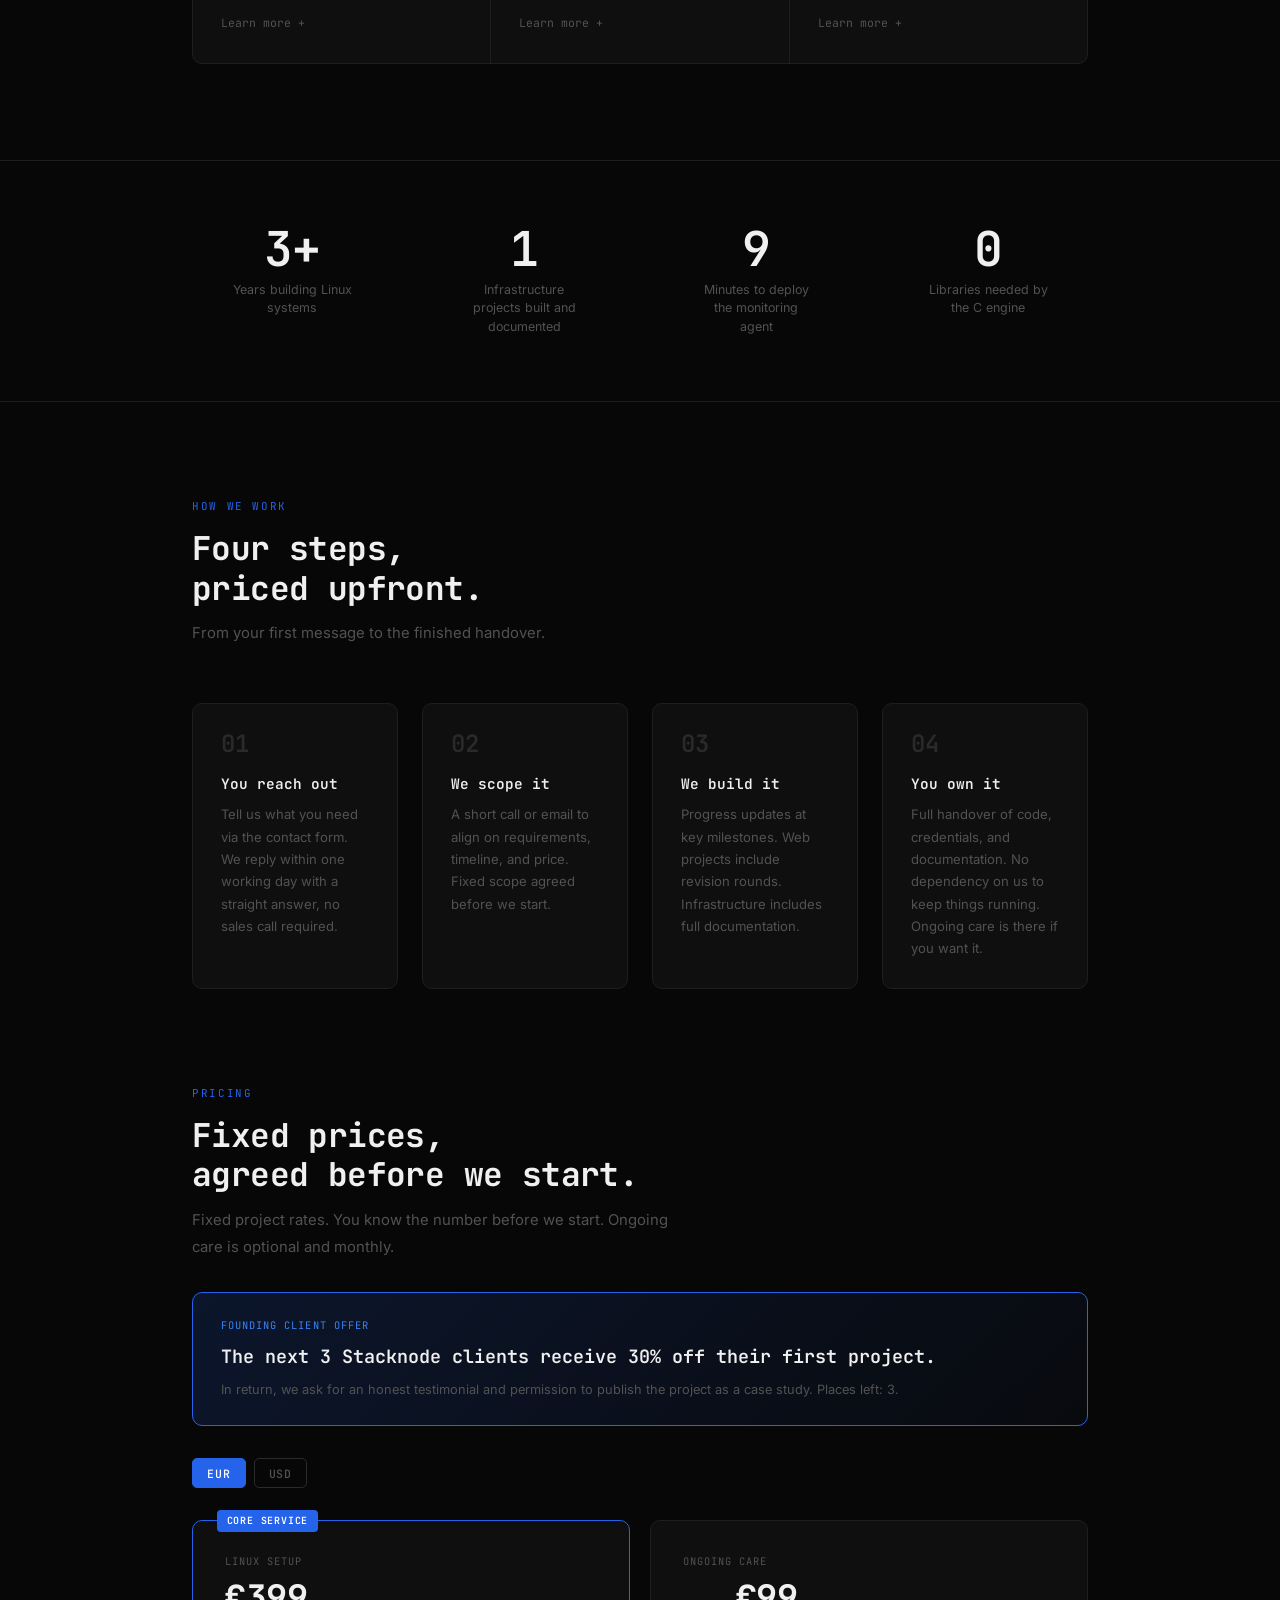
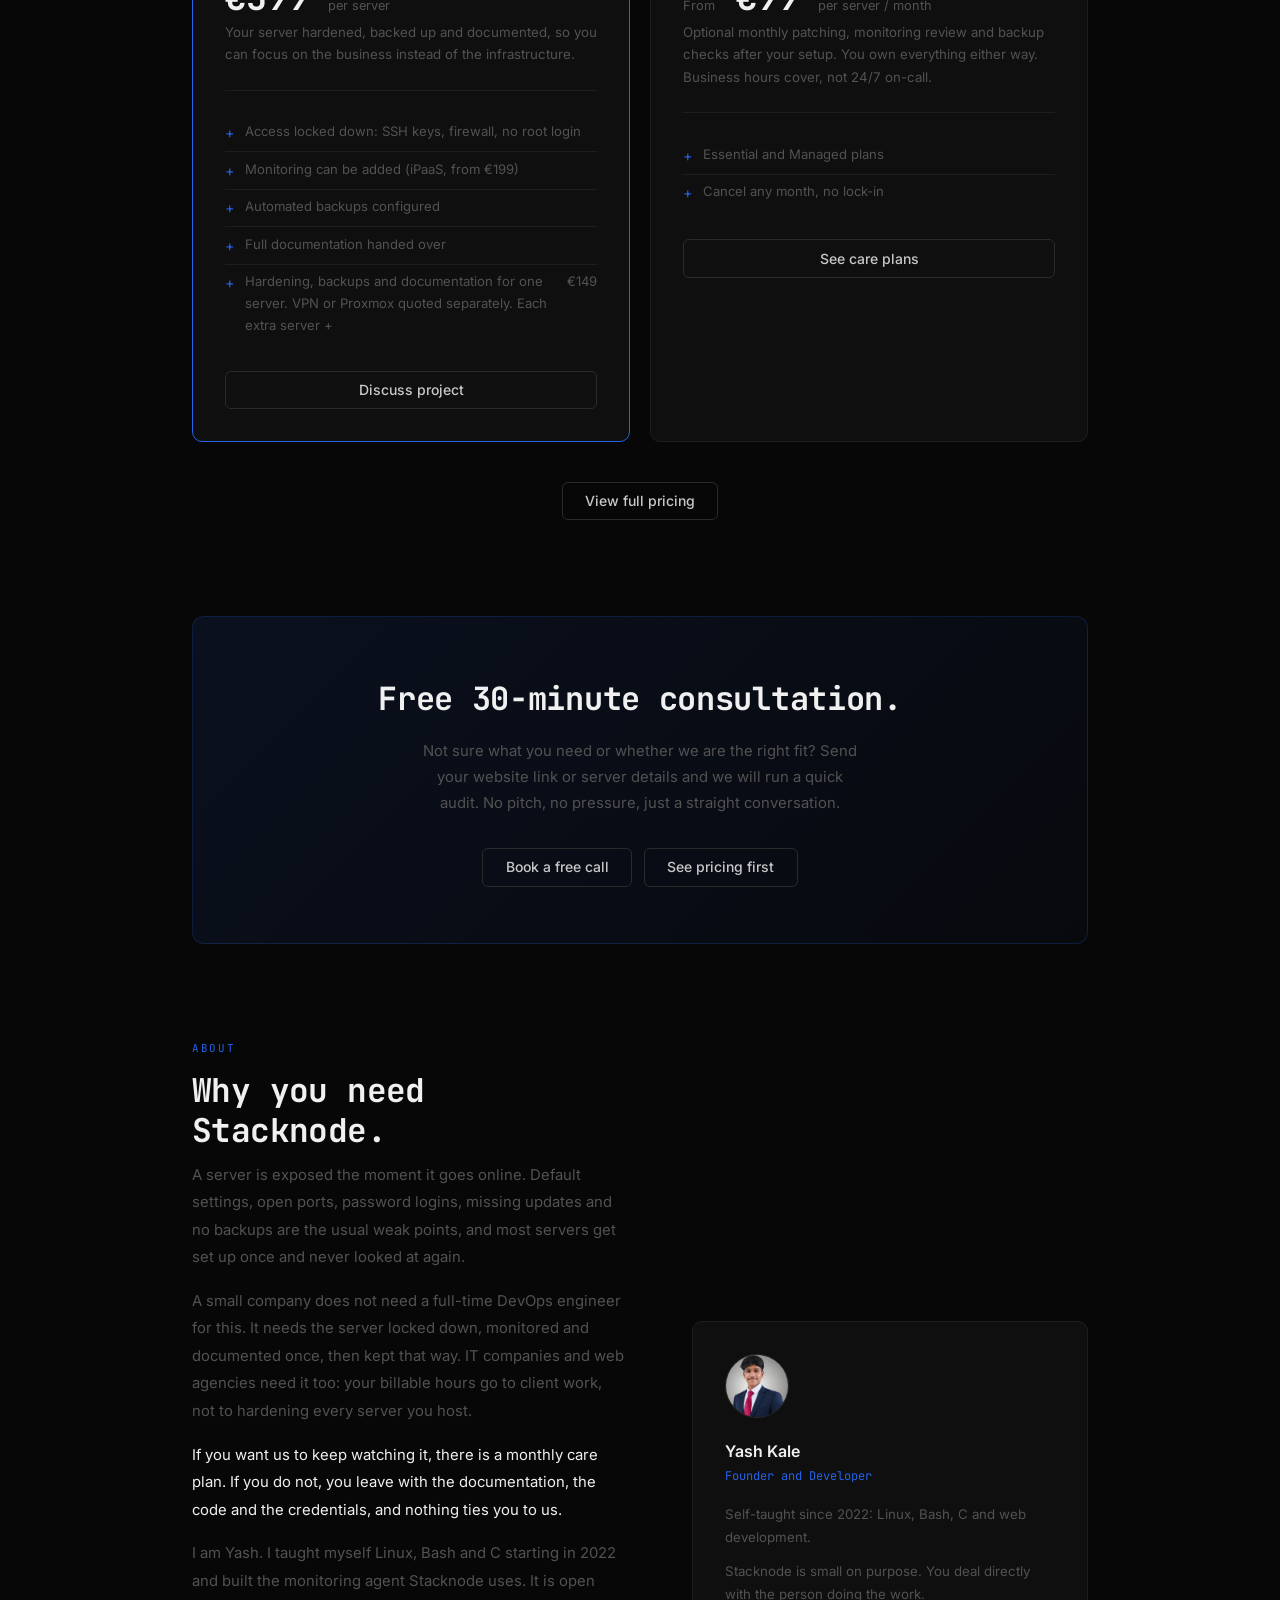
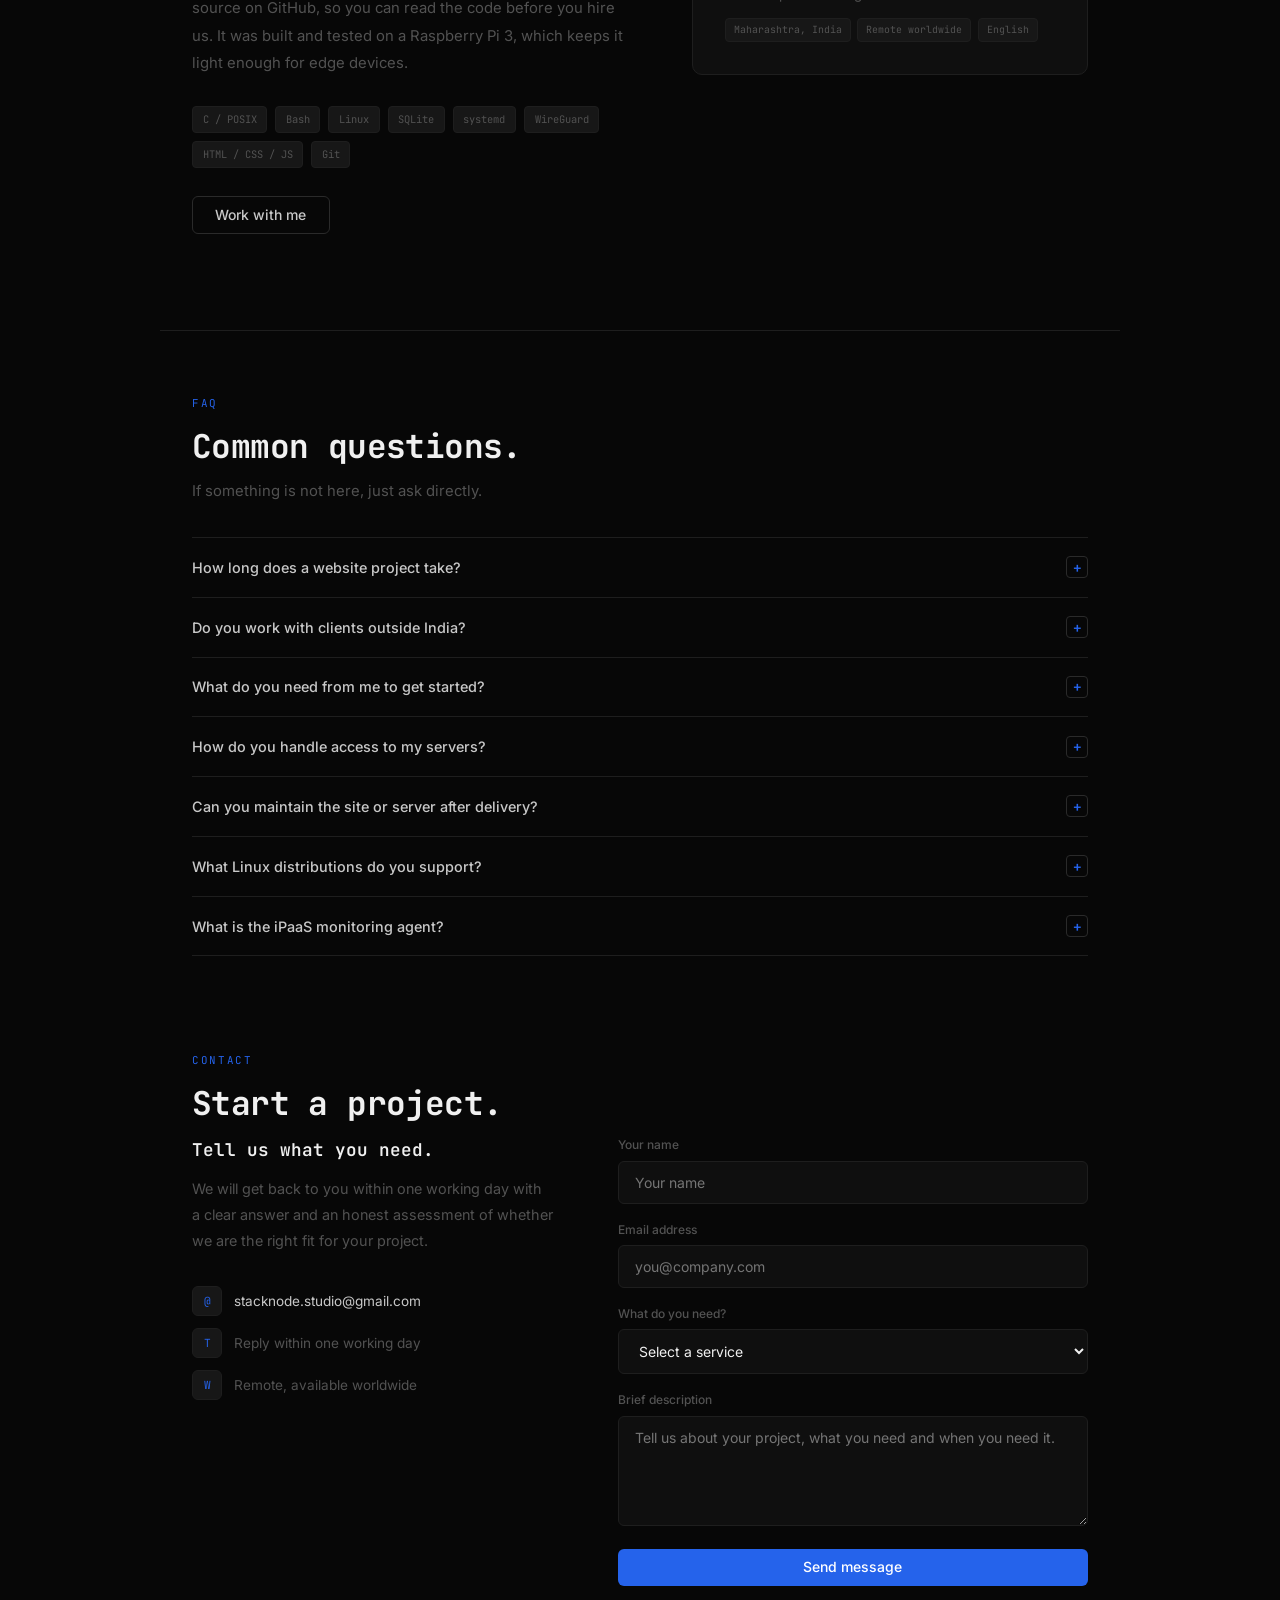
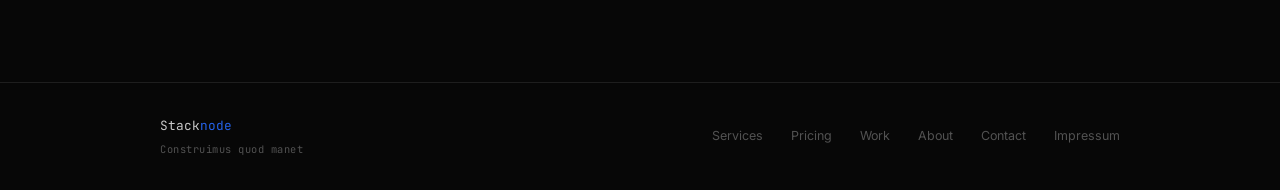
==== commit e13d2b40: "Fix CTA button link and text formatting" ====
--- a/index.html
+++ b/index.html
@@ -253,7 +253,7 @@
     <h2>Free 30-minute consultation.</h2>
     <p>Not sure what you need or whether we are the right fit? Send your website link or server details and we will run a quick audit. No pitch, no pressure, just a straight conversation.</p>
     <div class="cta-btns">
-      <a href="<a href="https://calendly.com/stacknode-studio/30min" class="btn btn-ghost" target="_blank" rel="noopener"/a>subject=Free Consultation Request" class="btn btn-blue">Book a free call</a>
+      <a href="<a href="https://calendly.com/stacknode-studio/30min" class="btn btn-ghost" target="_blank" rel="noopener"/a>Book a free call</a>
       <a href="#pricing" class="btn btn-ghost">See pricing first</a>
     </div>
   </div>
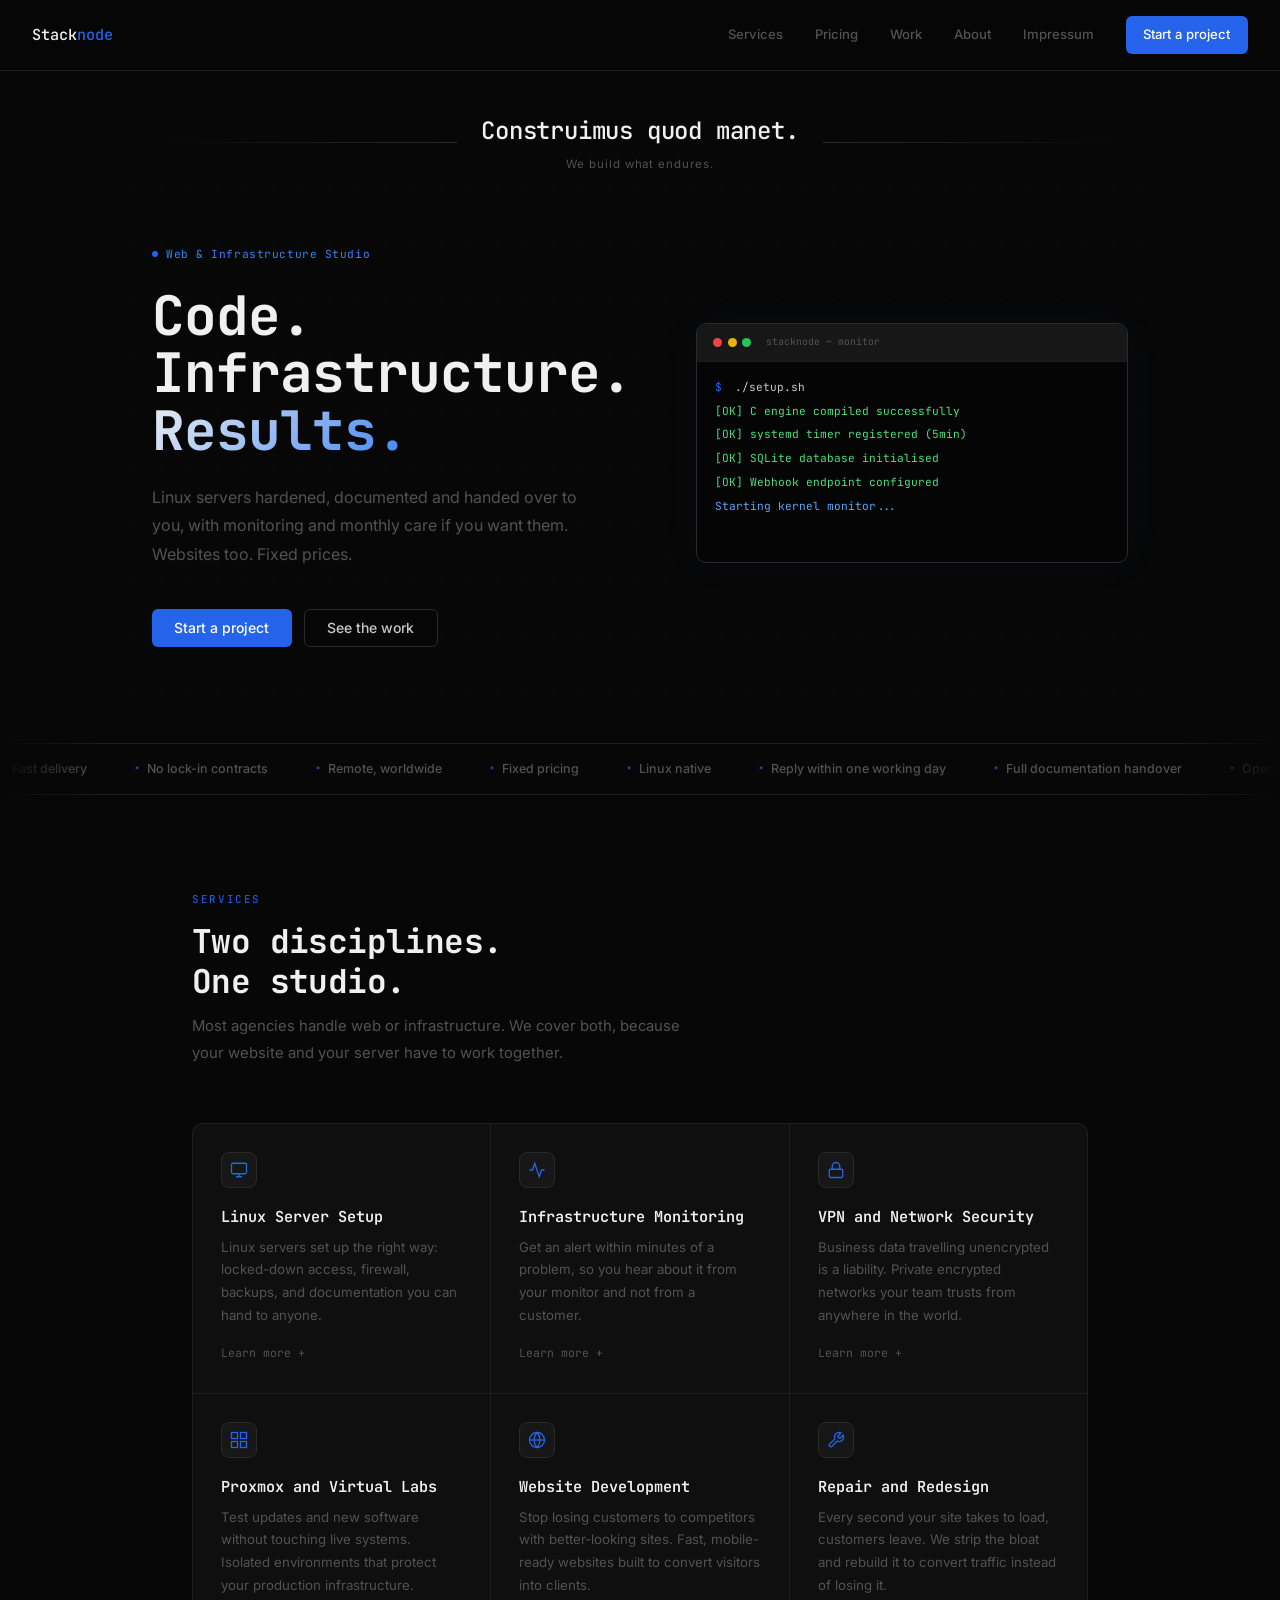
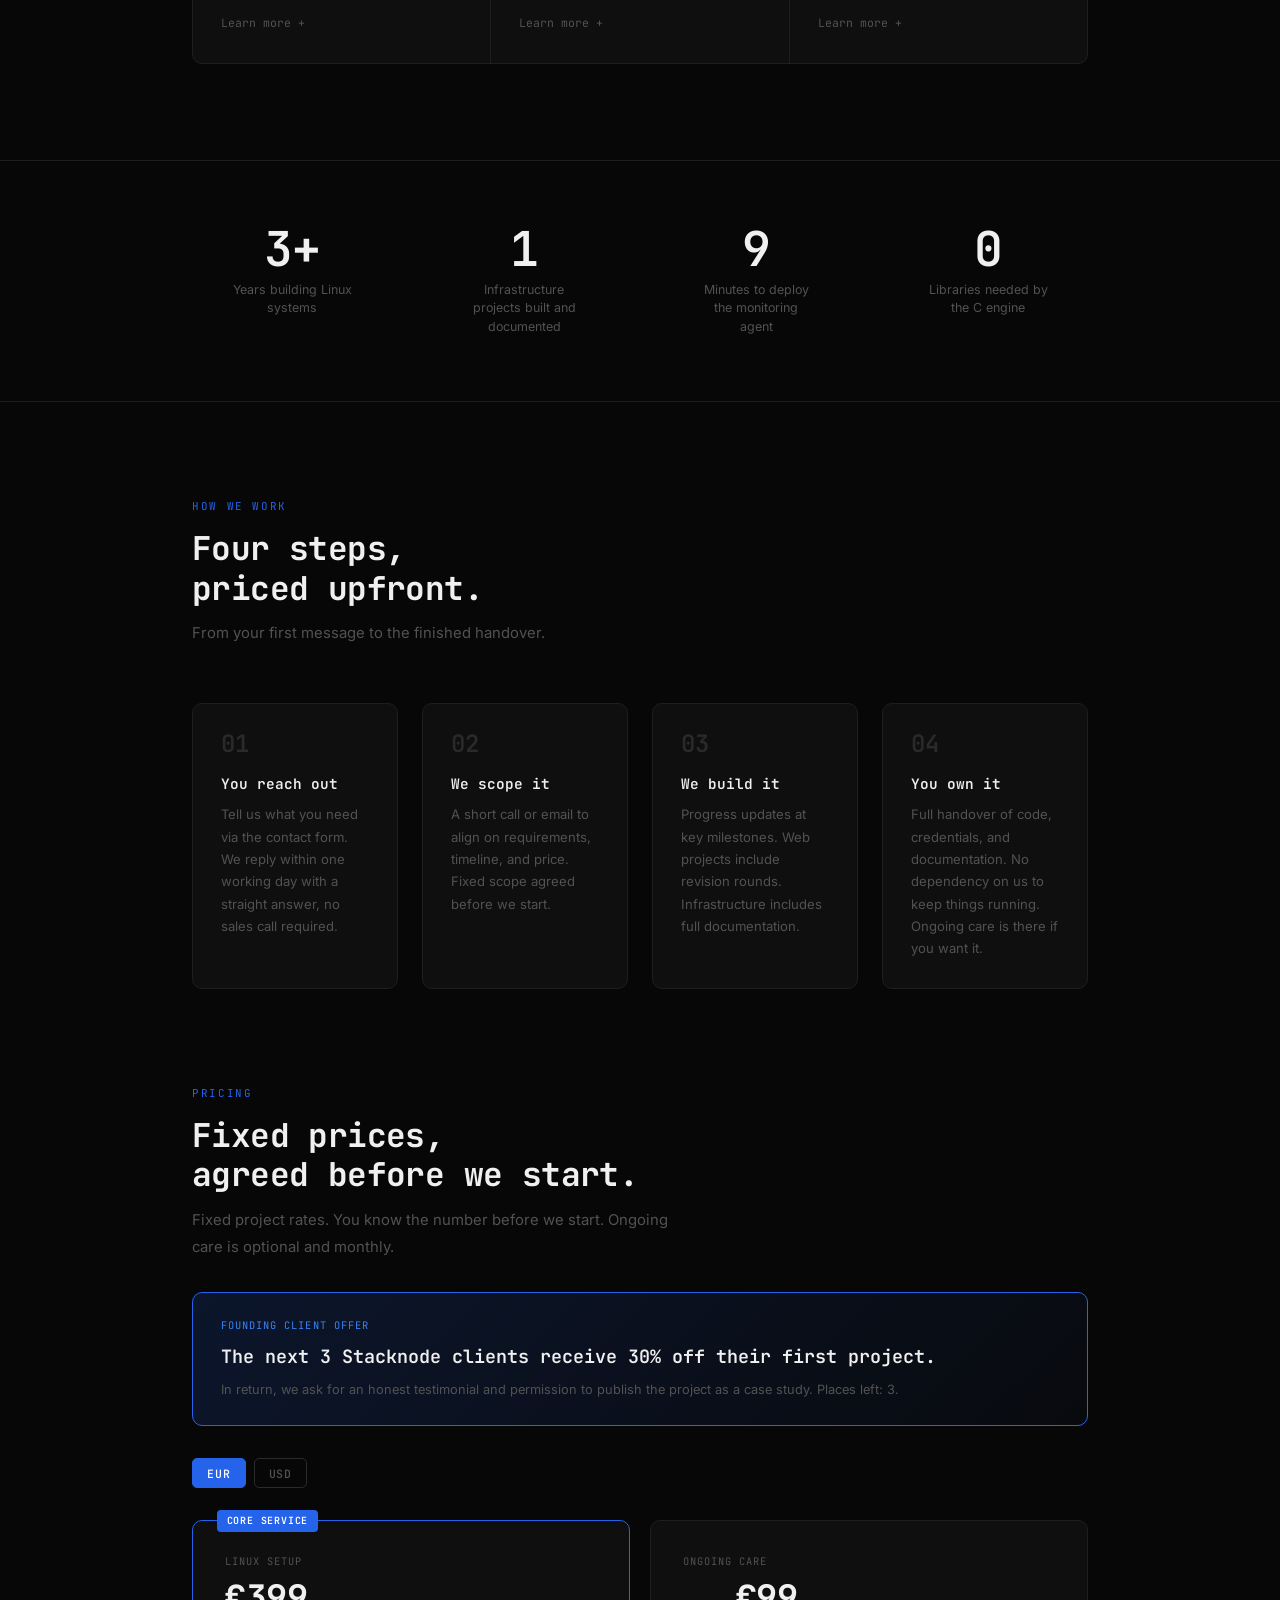
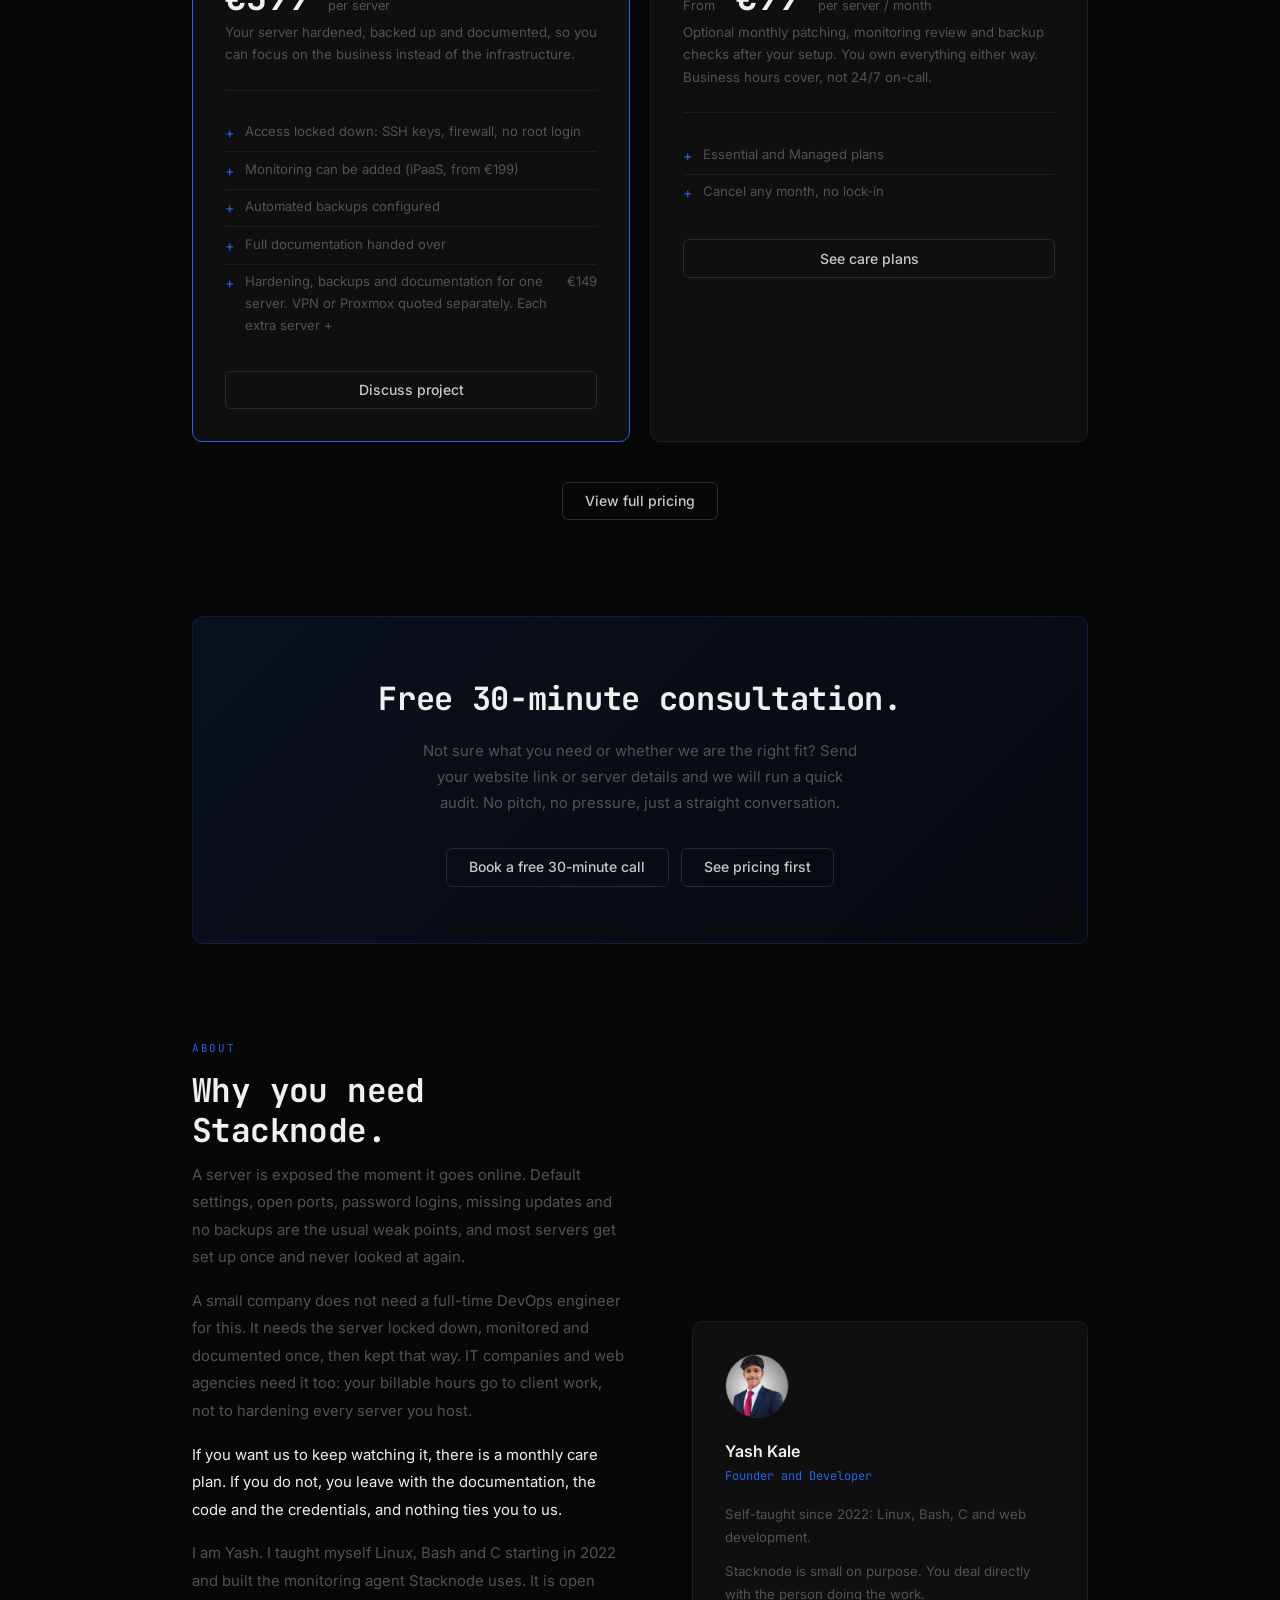
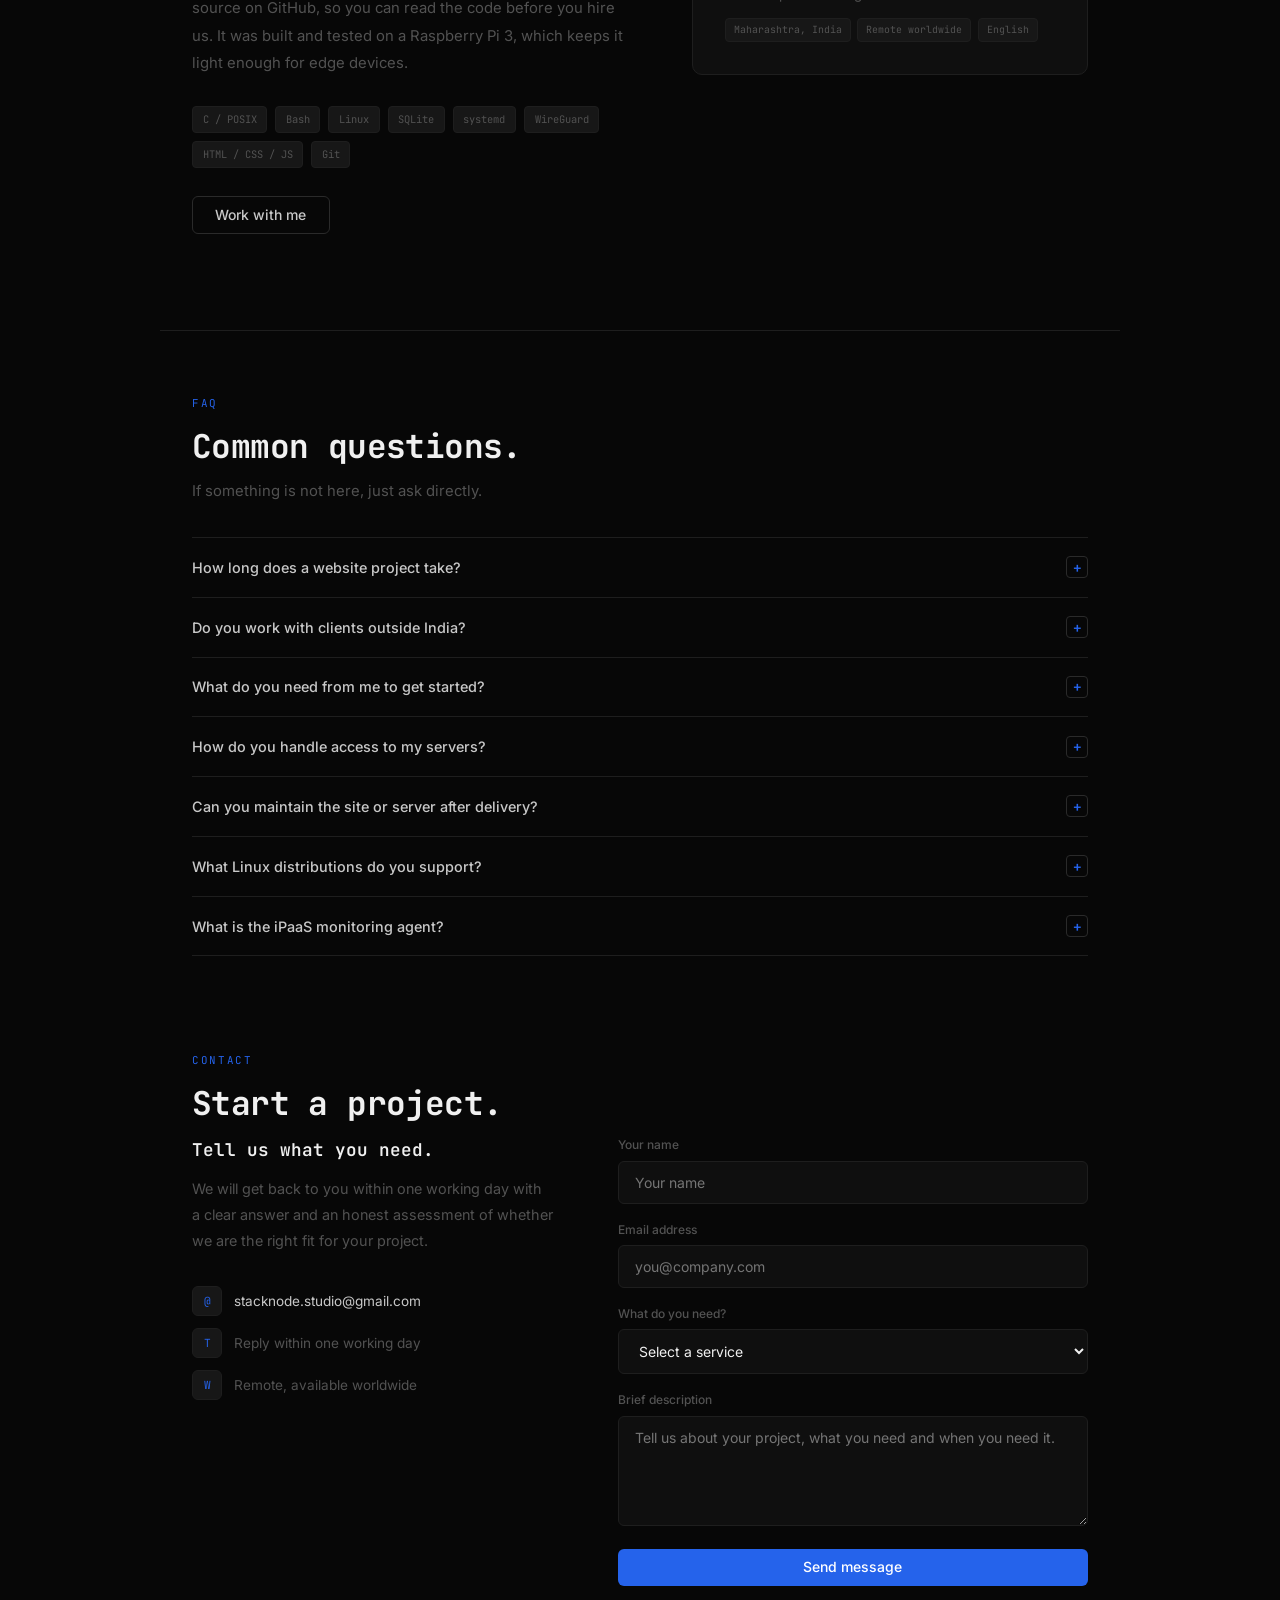
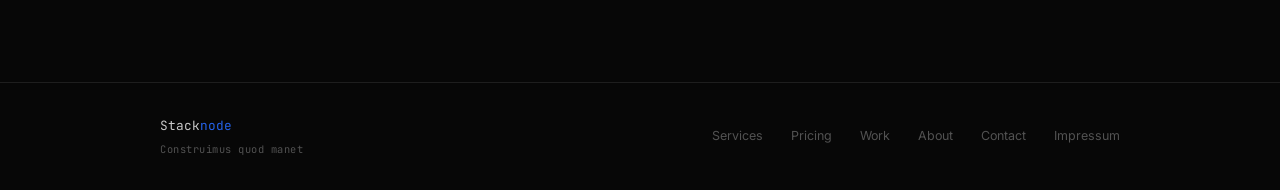
==== commit 83f79526: "Fix CTA button link text and structure" ====
--- a/index.html
+++ b/index.html
@@ -253,7 +253,7 @@
     <h2>Free 30-minute consultation.</h2>
     <p>Not sure what you need or whether we are the right fit? Send your website link or server details and we will run a quick audit. No pitch, no pressure, just a straight conversation.</p>
     <div class="cta-btns">
-      <a href="<a href="https://calendly.com/stacknode-studio/30min" class="btn btn-ghost" target="_blank" rel="noopener"/a>Book a free call</a>
+      <a href="<a href="https://calendly.com/stacknode-studio/30min" class="btn btn-ghost" target="_blank" rel="noopener">Book a free 30-minute call</a>
       <a href="#pricing" class="btn btn-ghost">See pricing first</a>
     </div>
   </div>
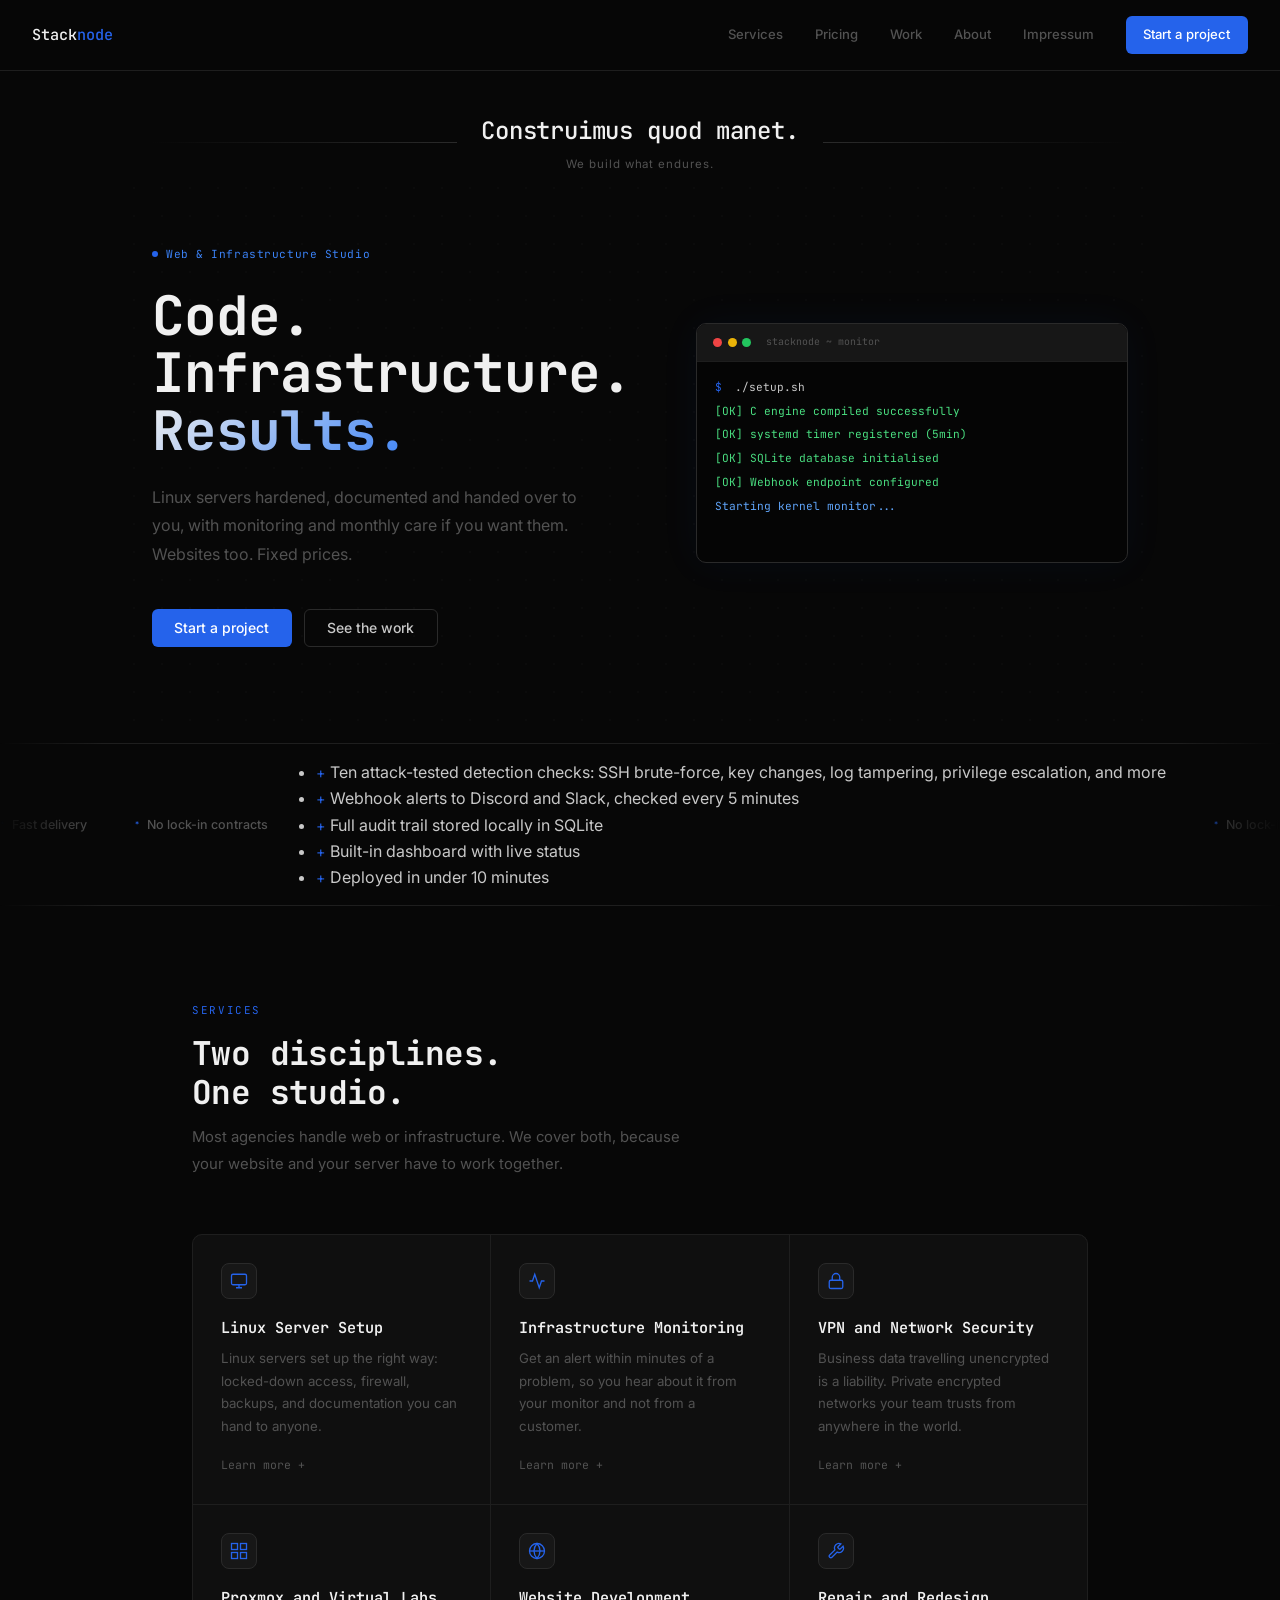
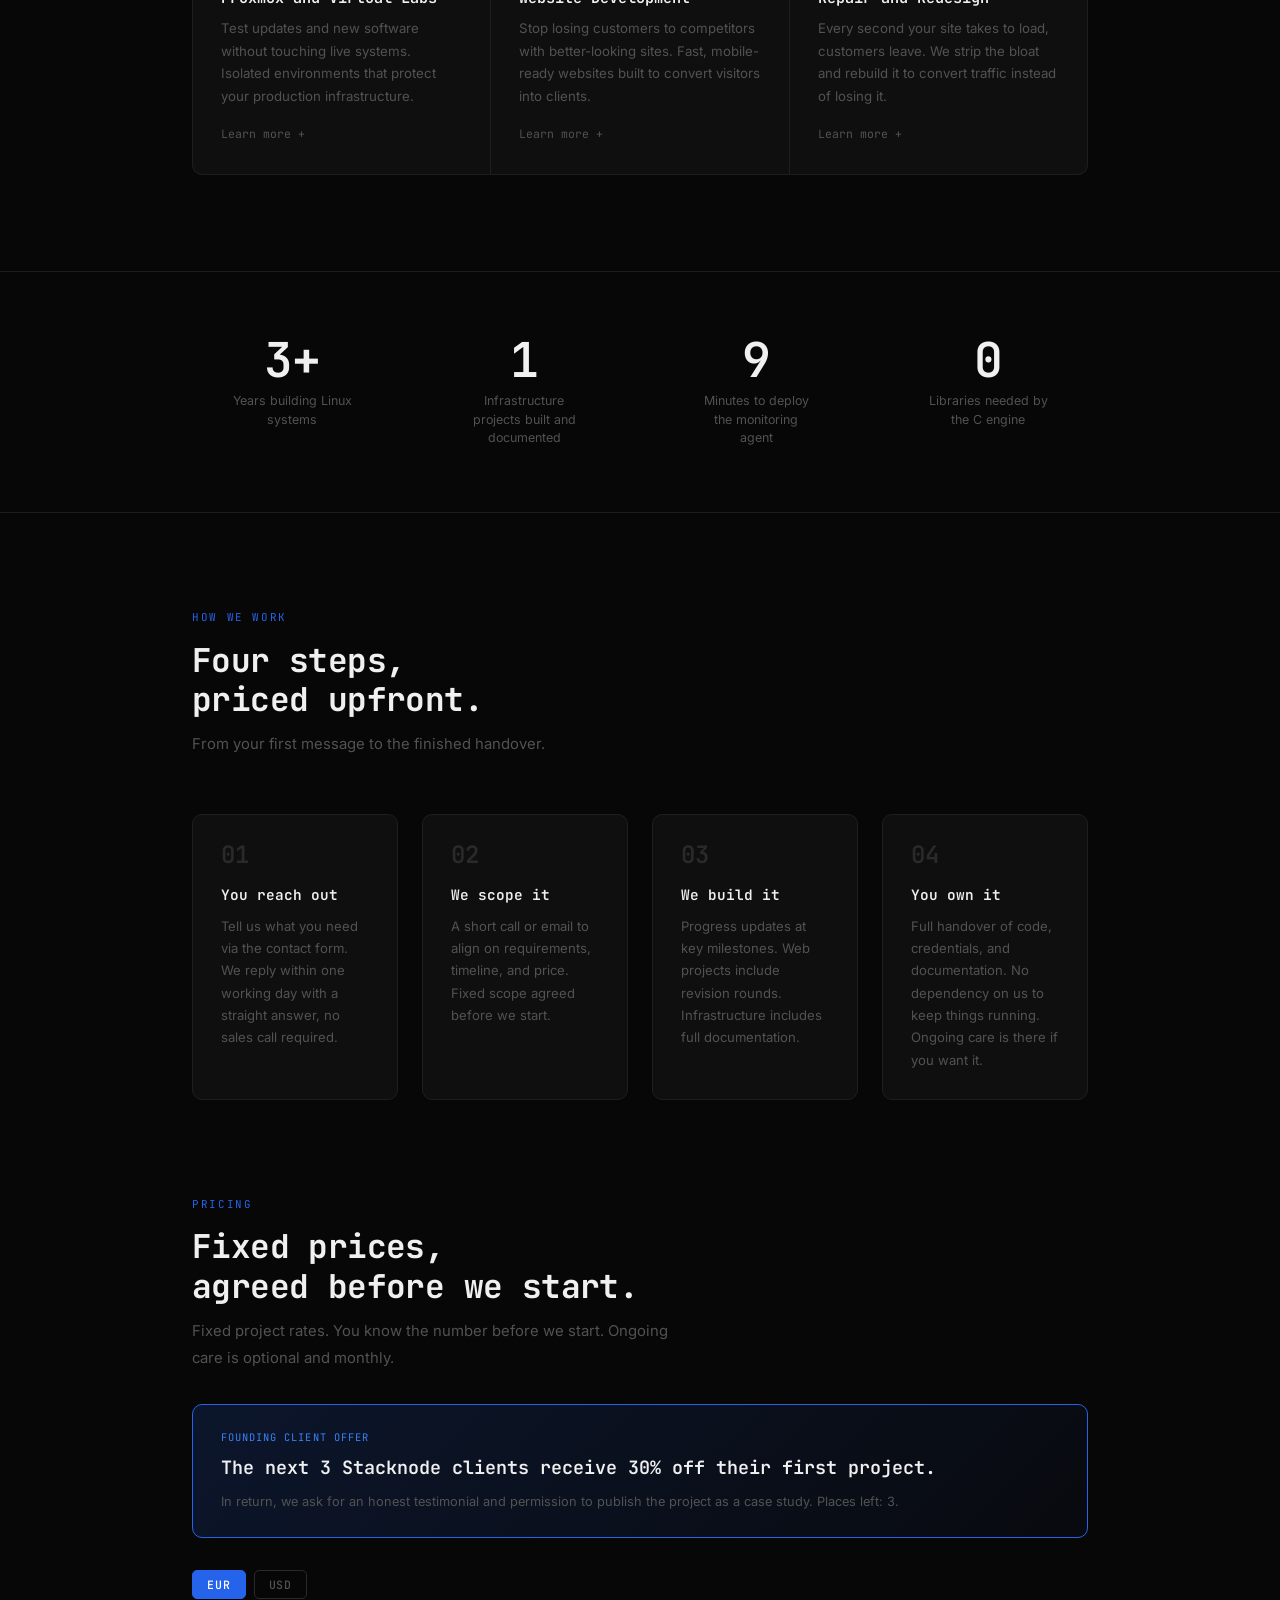
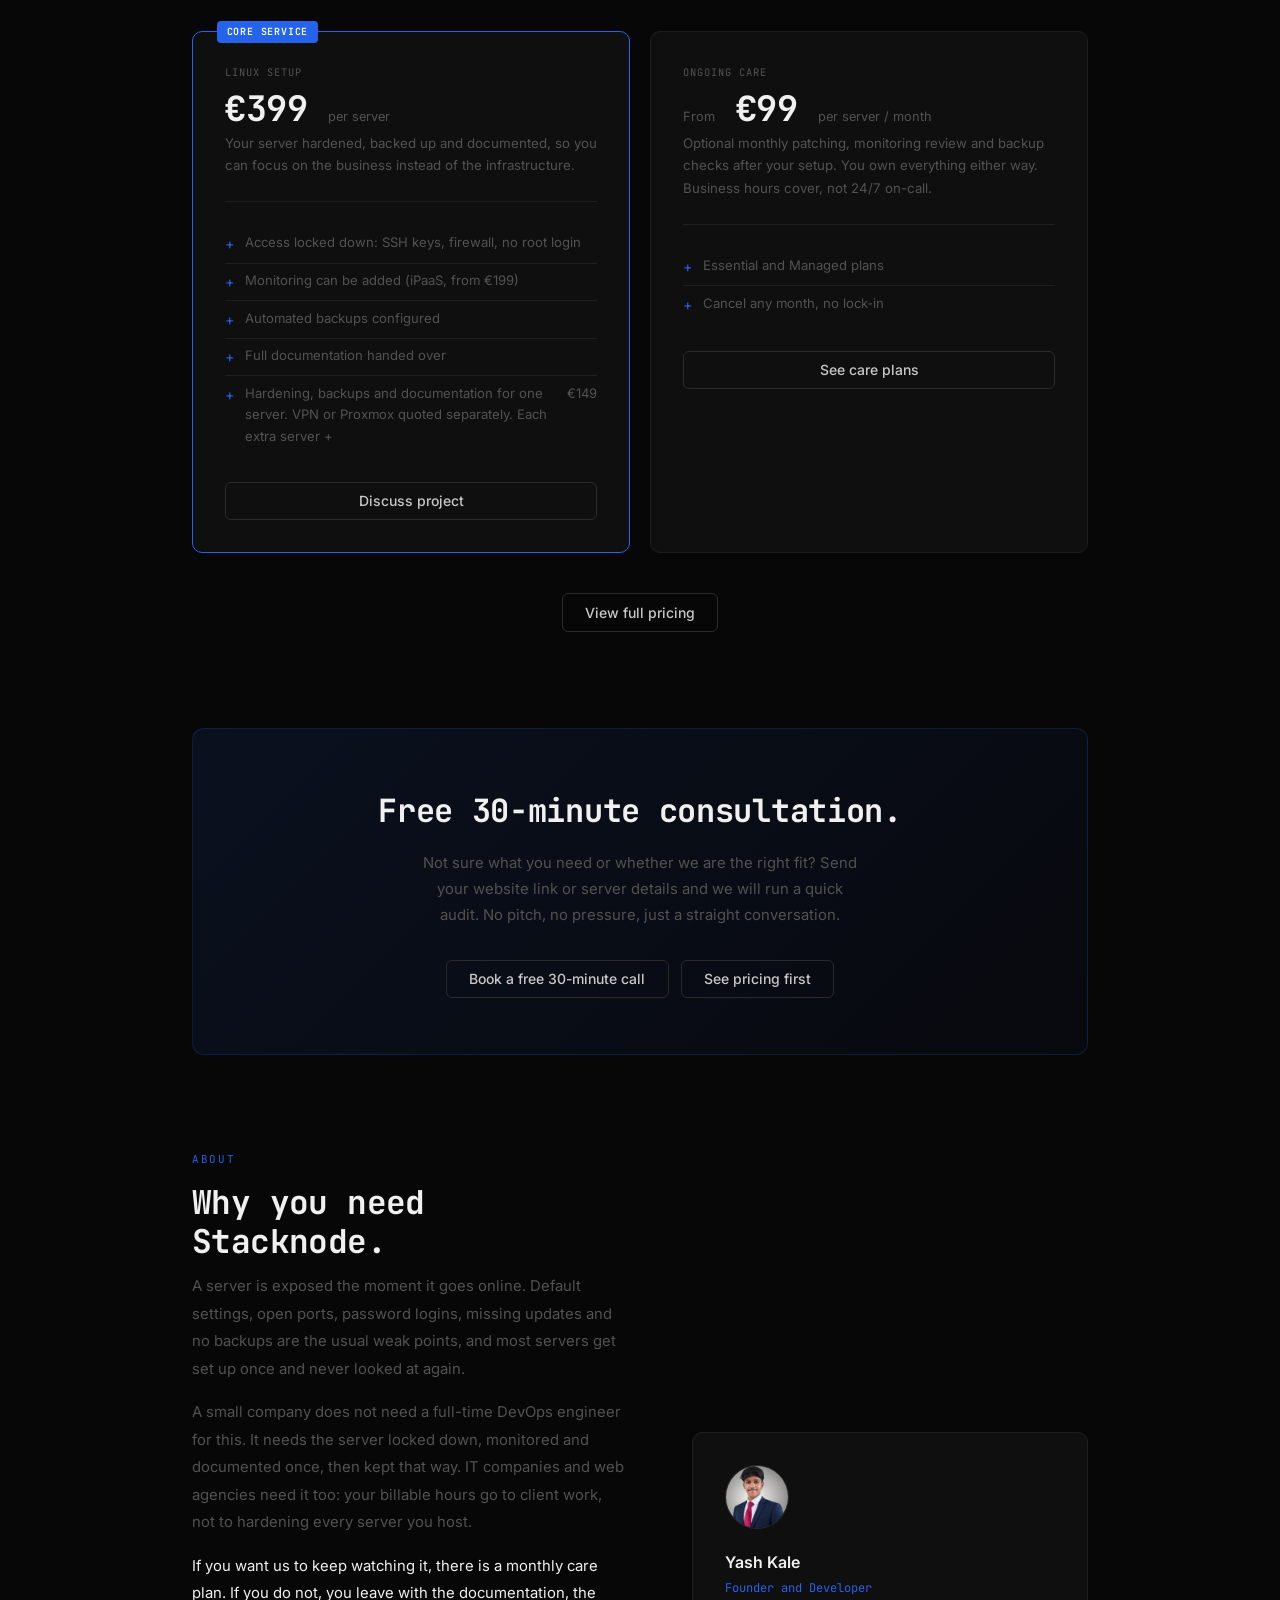
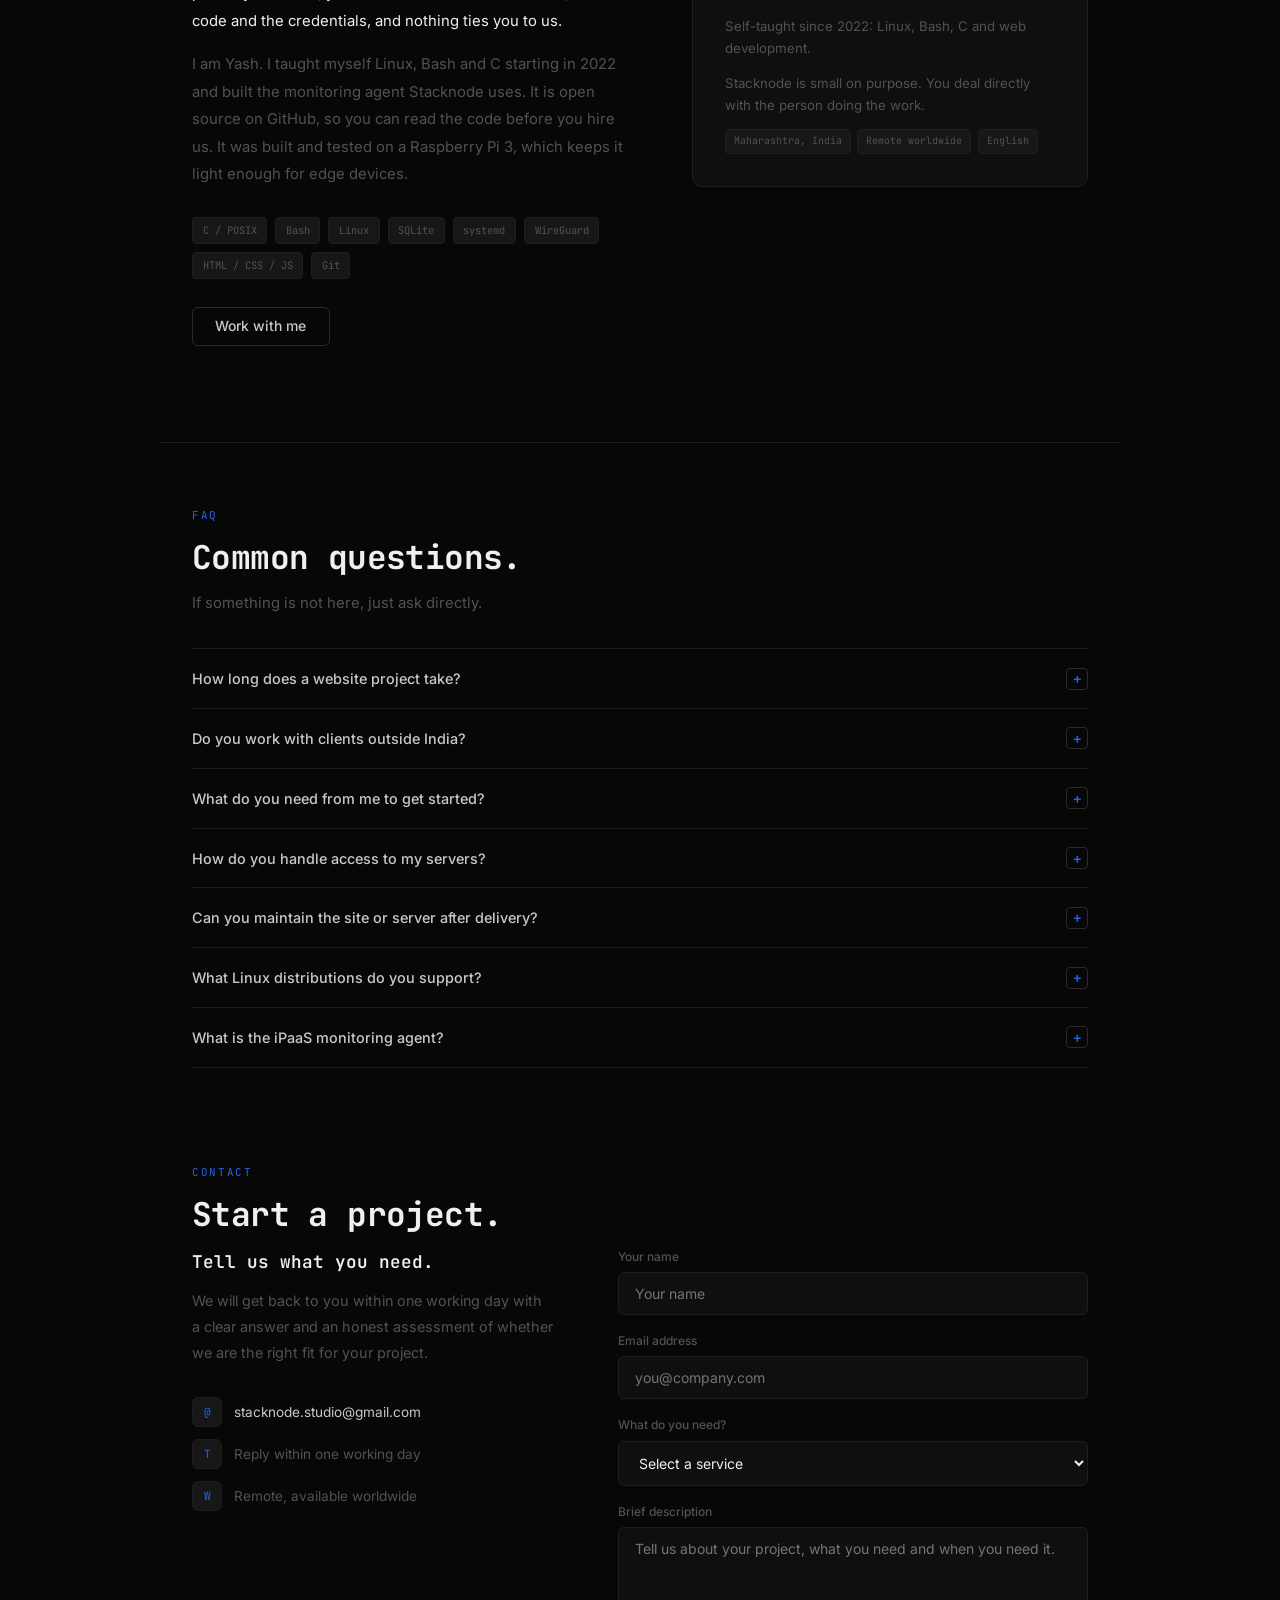
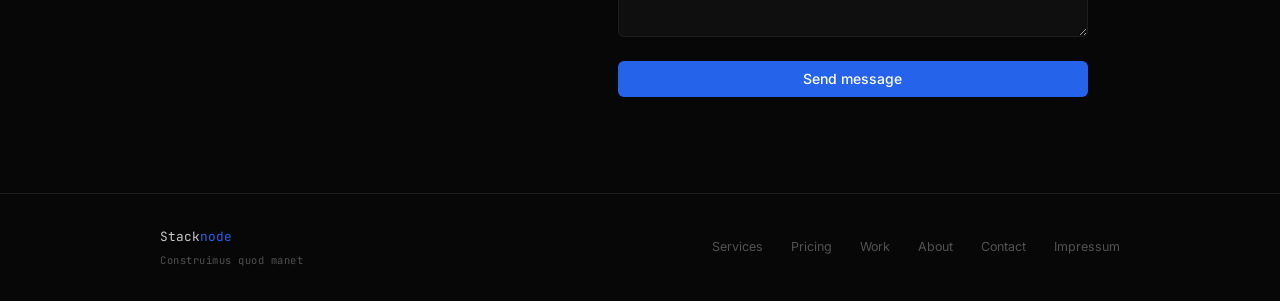
==== commit 278a4b3b: "Update trust items to include feature list Replaced multiple trust items with a list of features." ====
--- a/index.html
+++ b/index.html
@@ -71,13 +71,13 @@
   <div class="marquee-track">
     <div class="trust-item"><span class="dot">*</span> Fast delivery</div>
     <div class="trust-item"><span class="dot">*</span> No lock-in contracts</div>
-    <div class="trust-item"><span class="dot">*</span> Remote, worldwide</div>
-    <div class="trust-item"><span class="dot">*</span> Fixed pricing</div>
-    <div class="trust-item"><span class="dot">*</span> Linux native</div>
-    <div class="trust-item"><span class="dot">*</span> Reply within one working day</div>
-    <div class="trust-item"><span class="dot">*</span> Full documentation handover</div>
-    <div class="trust-item"><span class="dot">*</span> Open source</div>
-    <div class="trust-item"><span class="dot">*</span> Fast delivery</div>
+    <ul>
+  <li><span class="check">+</span> Ten attack-tested detection checks: SSH brute-force, key changes, log tampering, privilege escalation, and more</li>
+  <li><span class="check">+</span> Webhook alerts to Discord and Slack, checked every 5 minutes</li>
+  <li><span class="check">+</span> Full audit trail stored locally in SQLite</li>
+  <li><span class="check">+</span> Built-in dashboard with live status</li>
+  <li><span class="check">+</span> Deployed in under 10 minutes</li>
+</ul>
     <div class="trust-item"><span class="dot">*</span> No lock-in contracts</div>
     <div class="trust-item"><span class="dot">*</span> Remote, worldwide</div>
     <div class="trust-item"><span class="dot">*</span> Fixed pricing</div>
@@ -253,7 +253,7 @@
     <h2>Free 30-minute consultation.</h2>
     <p>Not sure what you need or whether we are the right fit? Send your website link or server details and we will run a quick audit. No pitch, no pressure, just a straight conversation.</p>
     <div class="cta-btns">
-      <a href="<a href="https://calendly.com/stacknode-studio/30min" class="btn btn-ghost" target="_blank" rel="noopener">Book a free 30-minute call</a>
+      <a href="https://calendly.com/stacknode-studio/30min" class="btn btn-ghost" target="_blank" rel="noopener">Book a free 30-minute call</a>
       <a href="#pricing" class="btn btn-ghost">See pricing first</a>
     </div>
   </div>
@@ -331,7 +331,7 @@
     </div>
     <div class="faq-item">
       <button class="faq-btn">What is the iPaaS monitoring agent? <span class="faq-plus">+</span></button>
-      <div class="faq-ans"><p>An open-source monitoring agent written in C. It reads CPU temperature, RAM and load from the Linux kernel, logs every metric to a local SQLite database and sends webhook alerts. Optional protective shutdown at a critical temperature. Temperature readings need physical hardware, so it suits servers and edge devices; cloud VMs need a short scoping call.</p></div>
+      <div class="faq-ans"><p>An open-source Linux security monitoring agent written in C and Bash. Ten checks watch for SSH brute-force attempts, unauthorized access, and system tampering, each tested against real attack tools. Every result is logged to SQLite, alerts go to Discord and Slack, and a built-in dashboard shows live status. Suits any systemd-based Linux server or edge device.</p></div>
     </div>
   </div>
 </section>
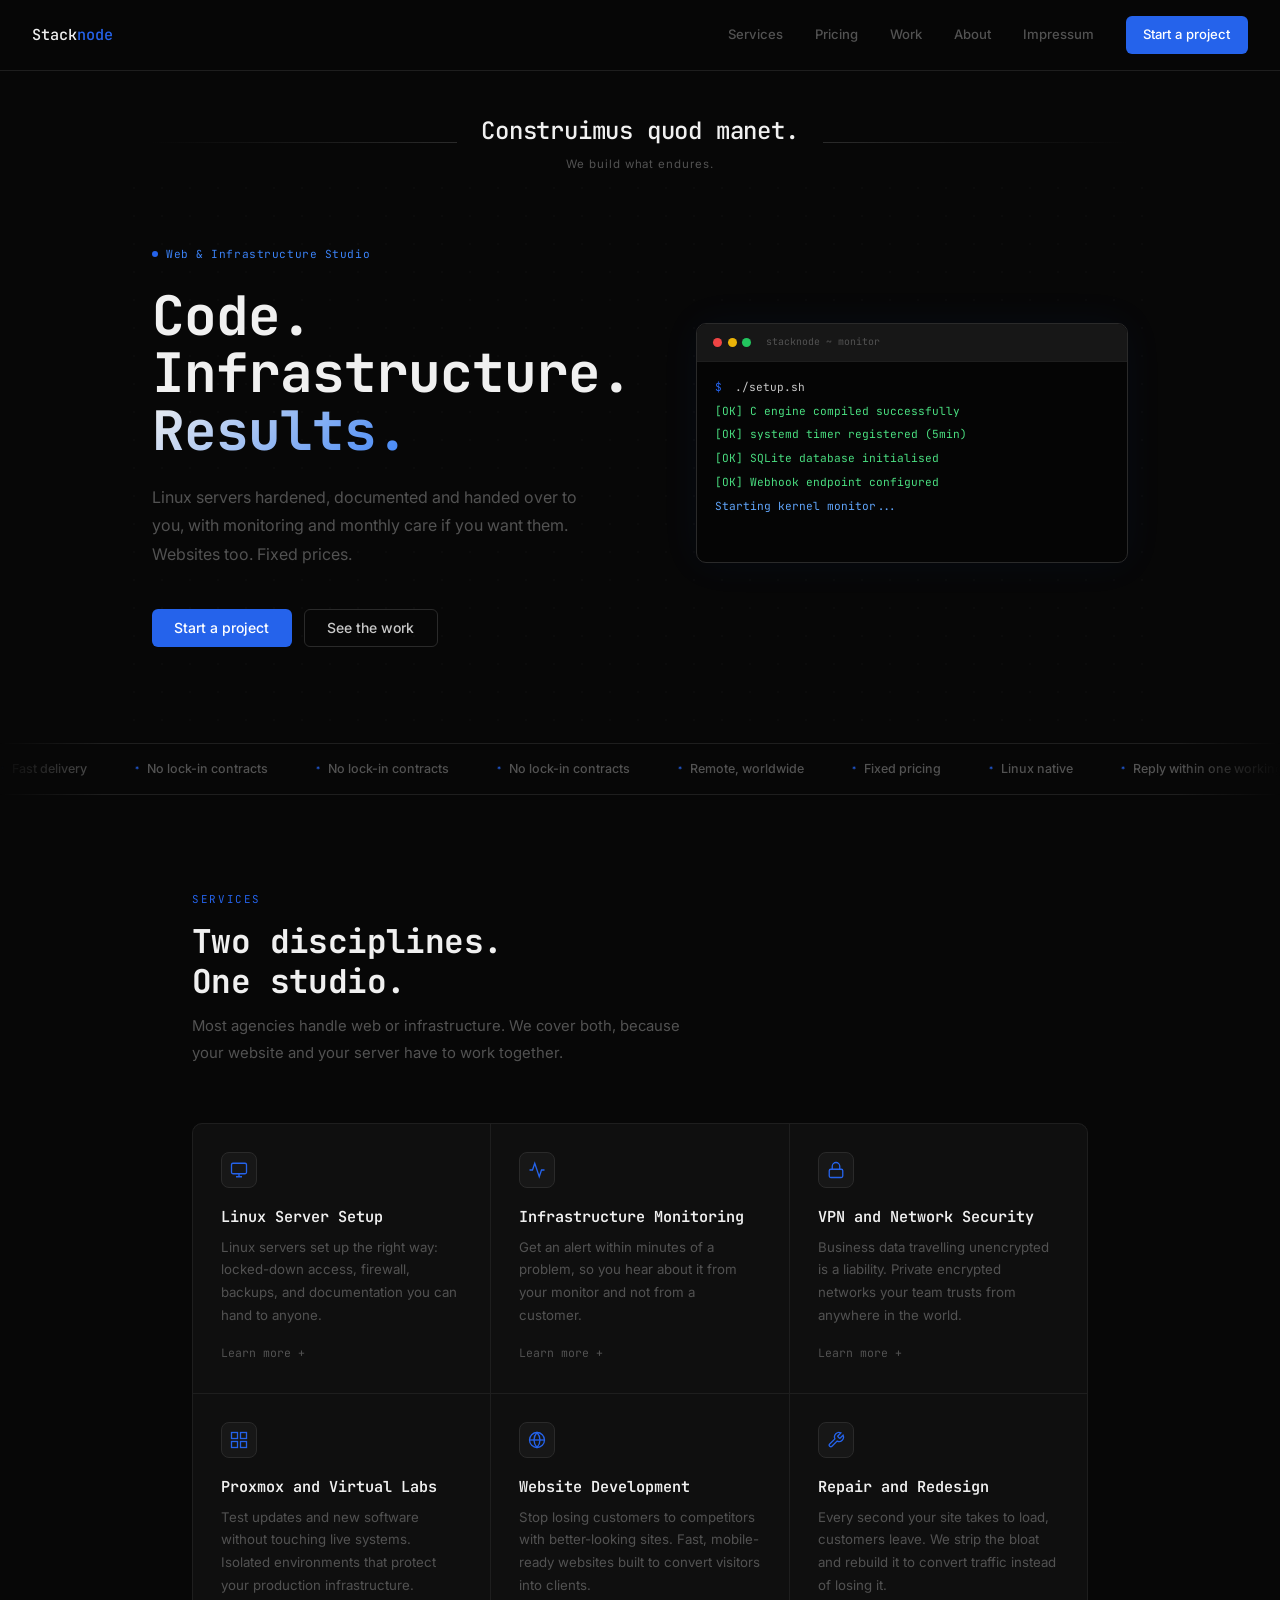
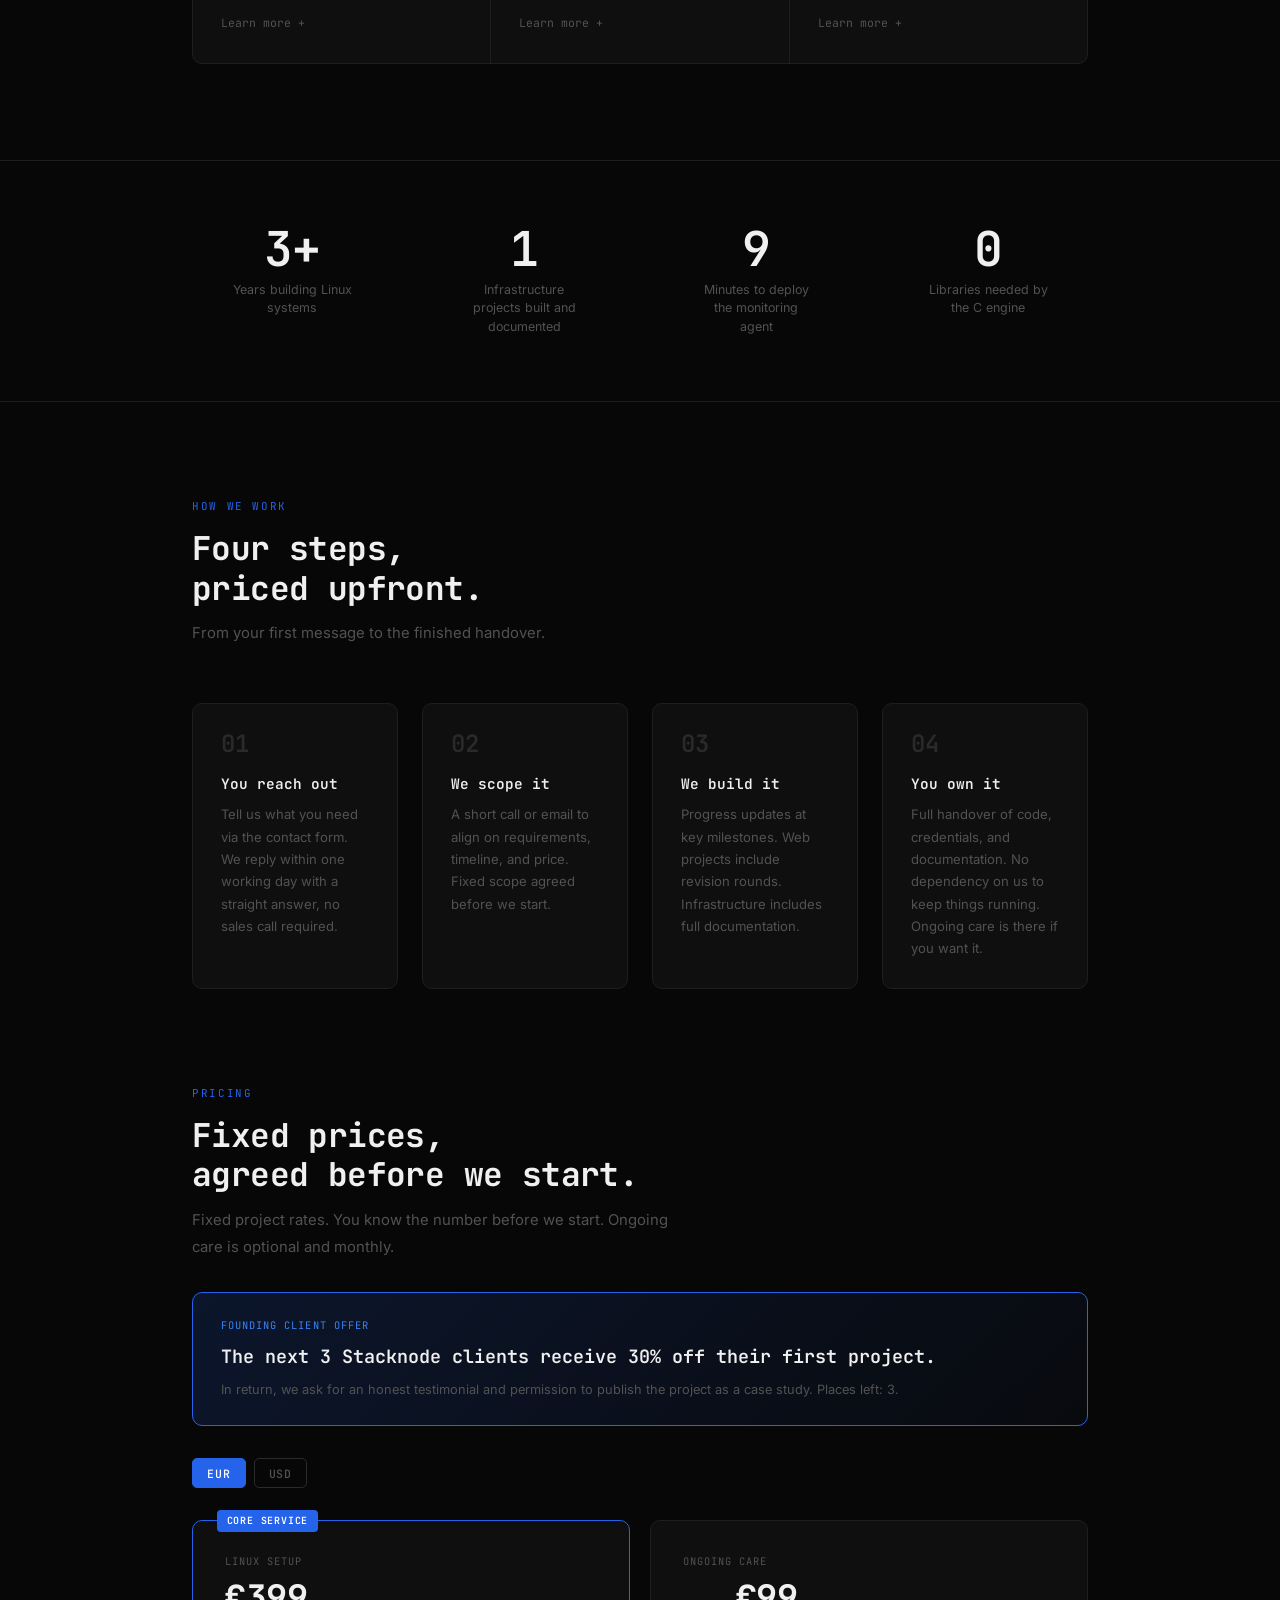
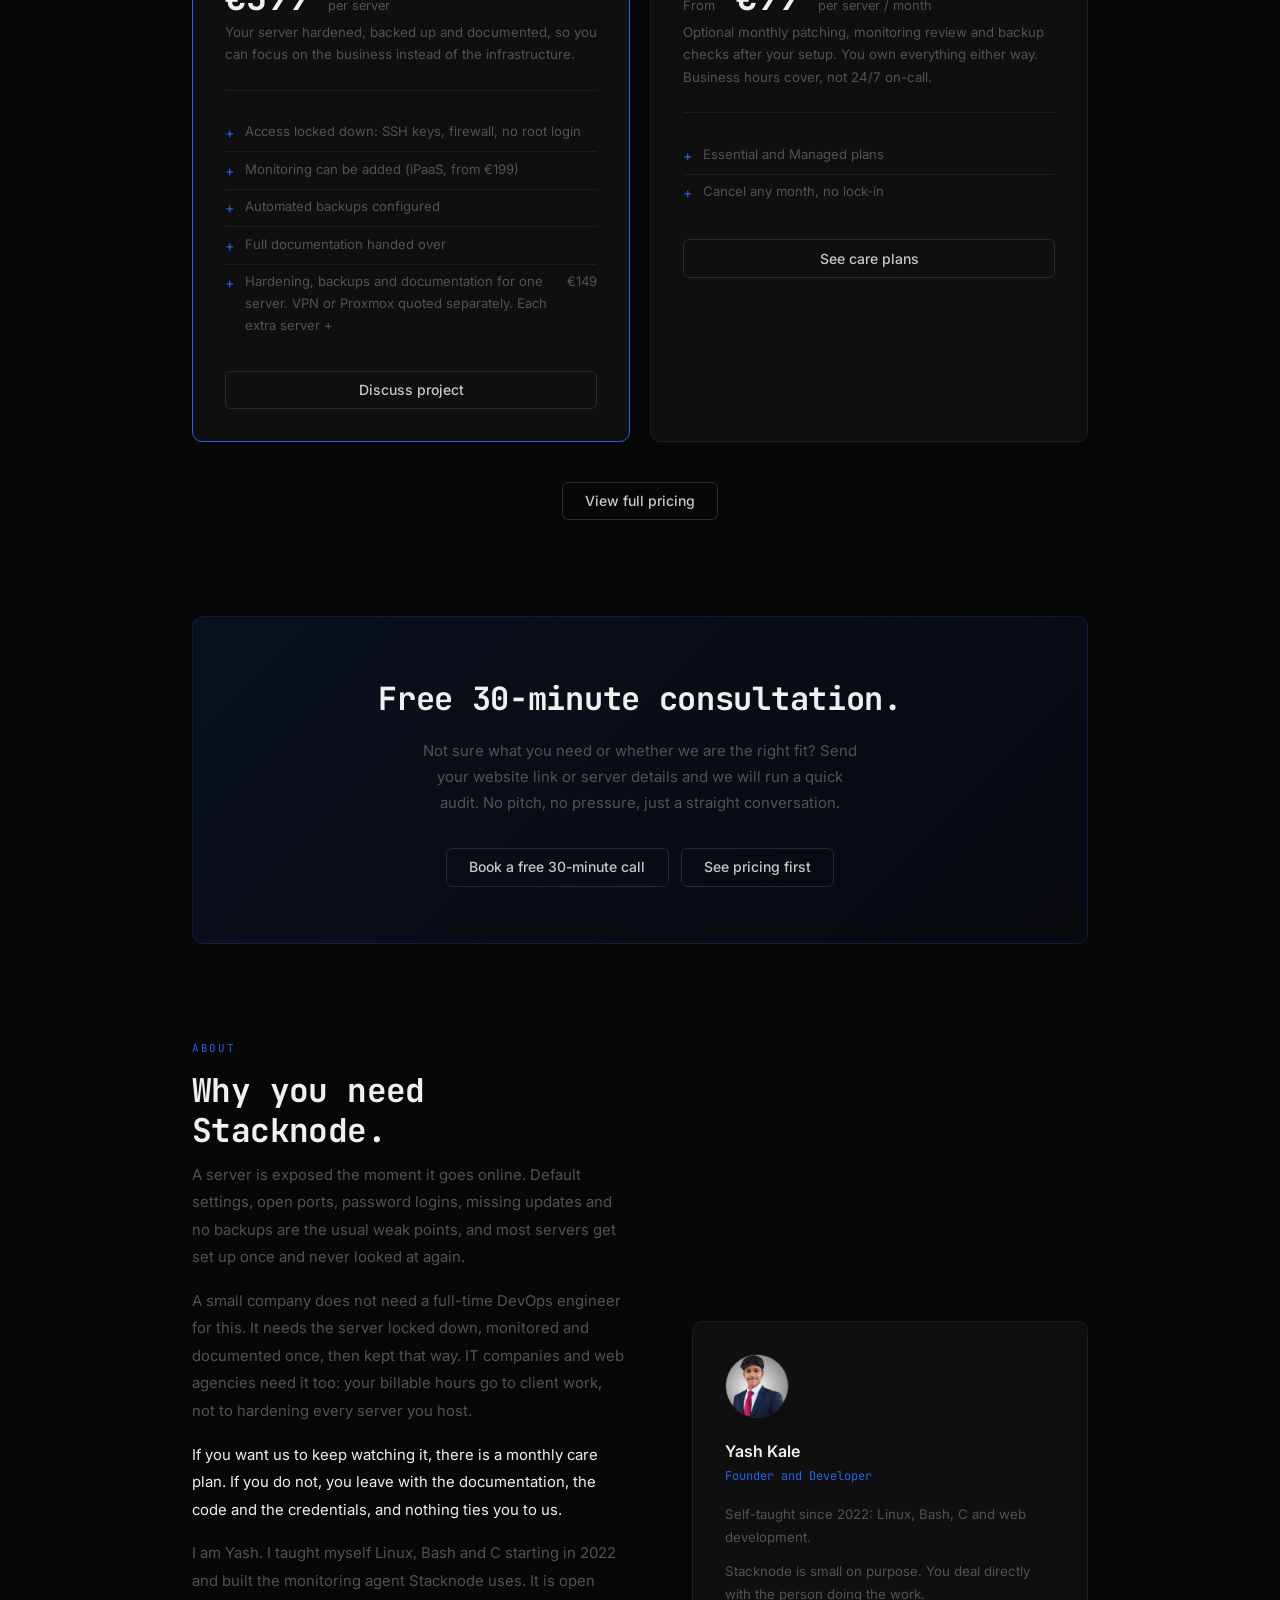
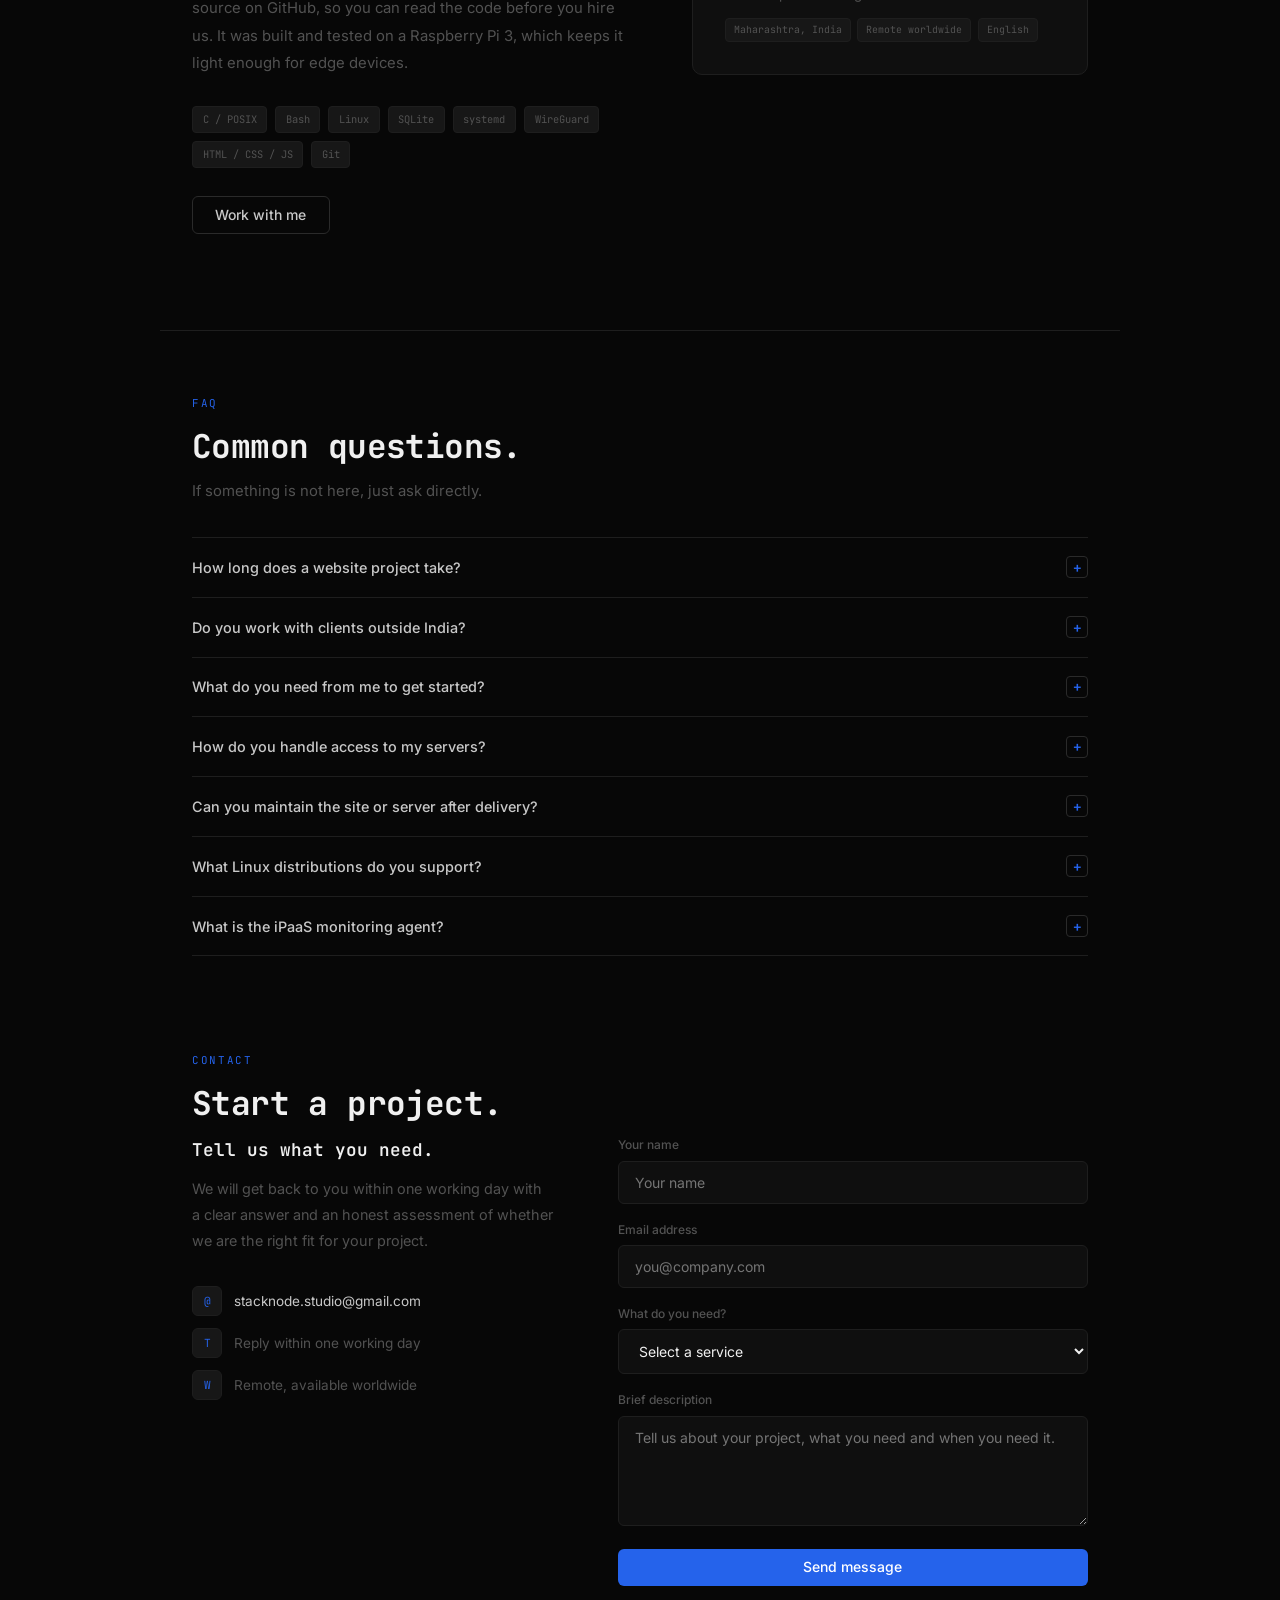
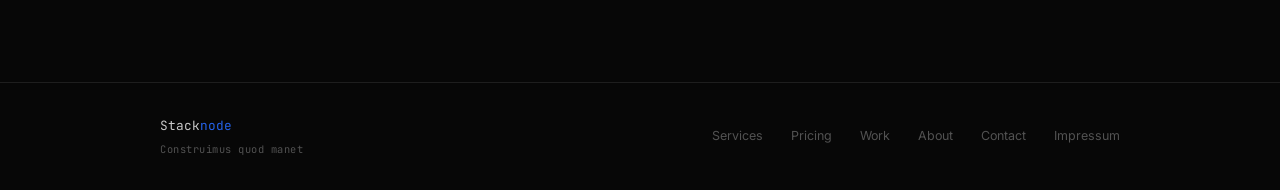
==== commit 5e204da6: "Remove feature list from trust section Removed a list of features from the trust section." ====
--- a/index.html
+++ b/index.html
@@ -71,13 +71,7 @@
   <div class="marquee-track">
     <div class="trust-item"><span class="dot">*</span> Fast delivery</div>
     <div class="trust-item"><span class="dot">*</span> No lock-in contracts</div>
-    <ul>
-  <li><span class="check">+</span> Ten attack-tested detection checks: SSH brute-force, key changes, log tampering, privilege escalation, and more</li>
-  <li><span class="check">+</span> Webhook alerts to Discord and Slack, checked every 5 minutes</li>
-  <li><span class="check">+</span> Full audit trail stored locally in SQLite</li>
-  <li><span class="check">+</span> Built-in dashboard with live status</li>
-  <li><span class="check">+</span> Deployed in under 10 minutes</li>
-</ul>
+   <div class="trust-item"><span class="dot">*</span> No lock-in contracts</div>
     <div class="trust-item"><span class="dot">*</span> No lock-in contracts</div>
     <div class="trust-item"><span class="dot">*</span> Remote, worldwide</div>
     <div class="trust-item"><span class="dot">*</span> Fixed pricing</div>
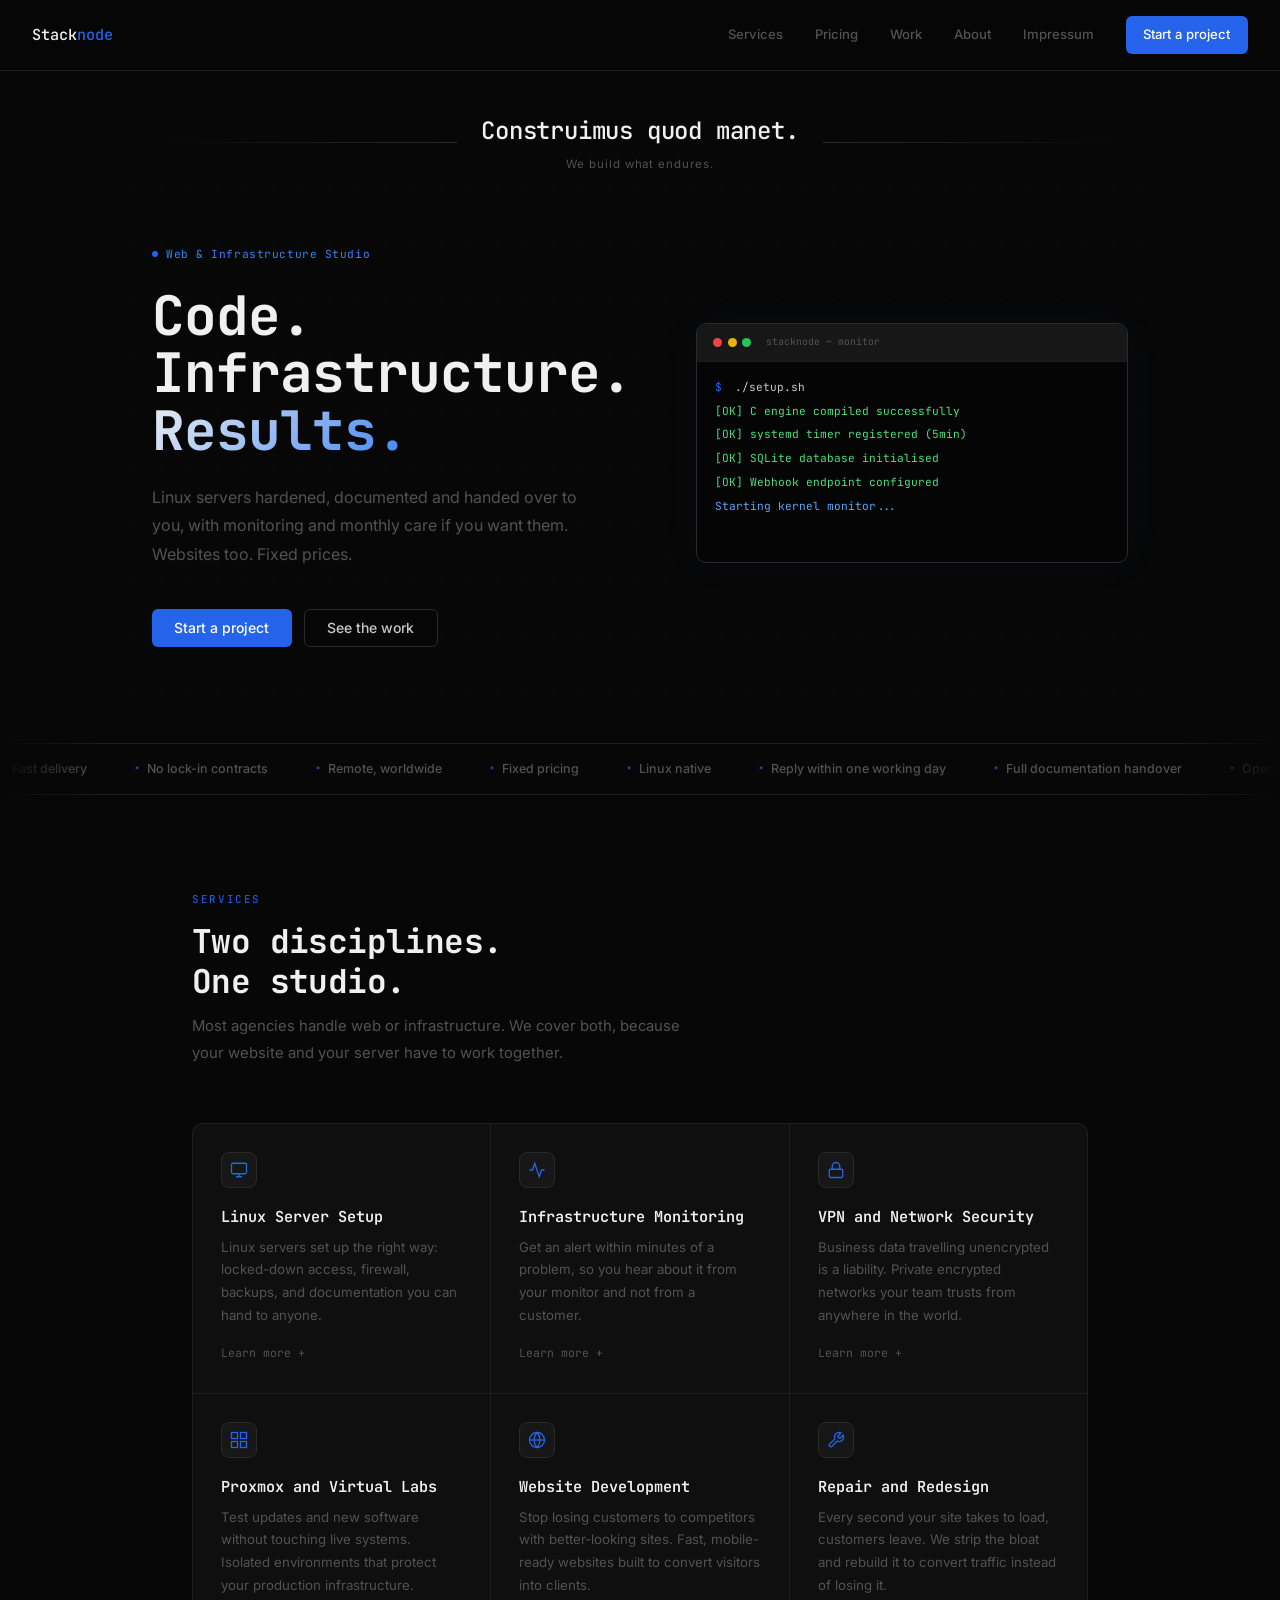
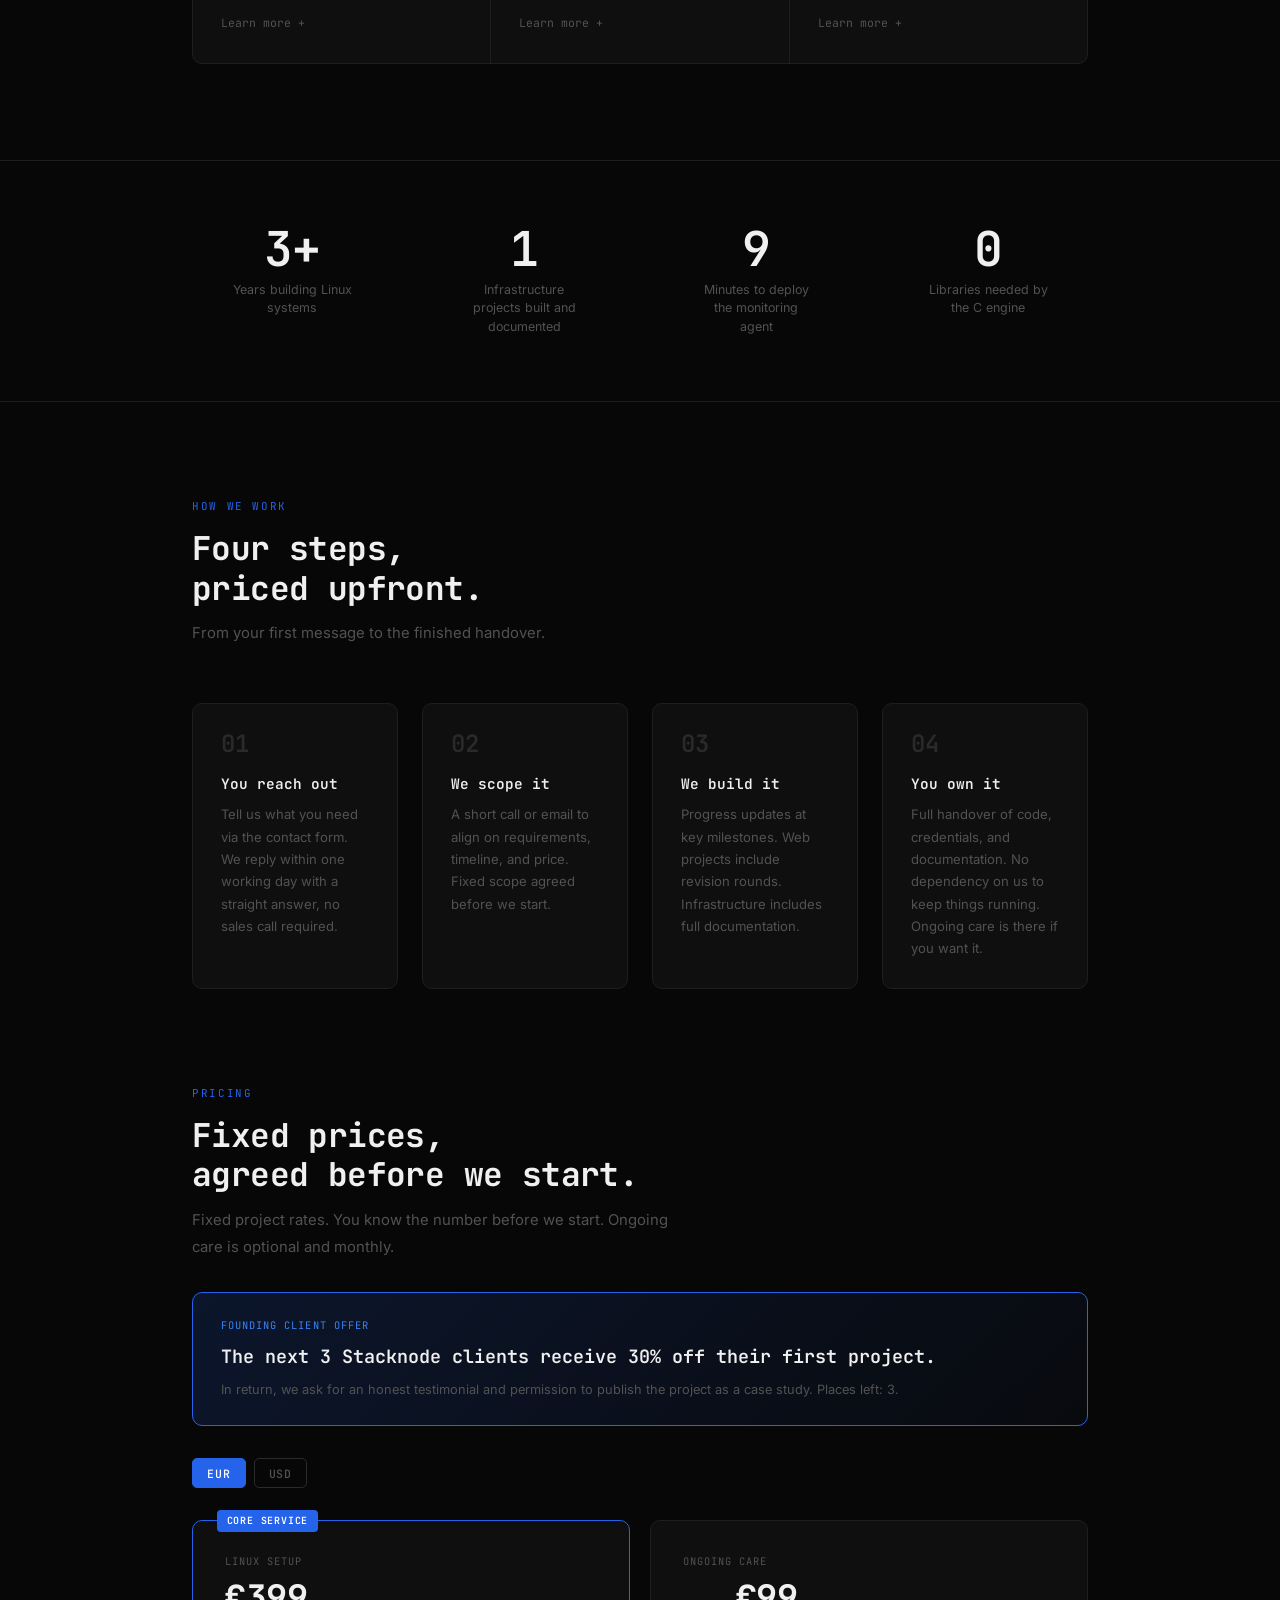
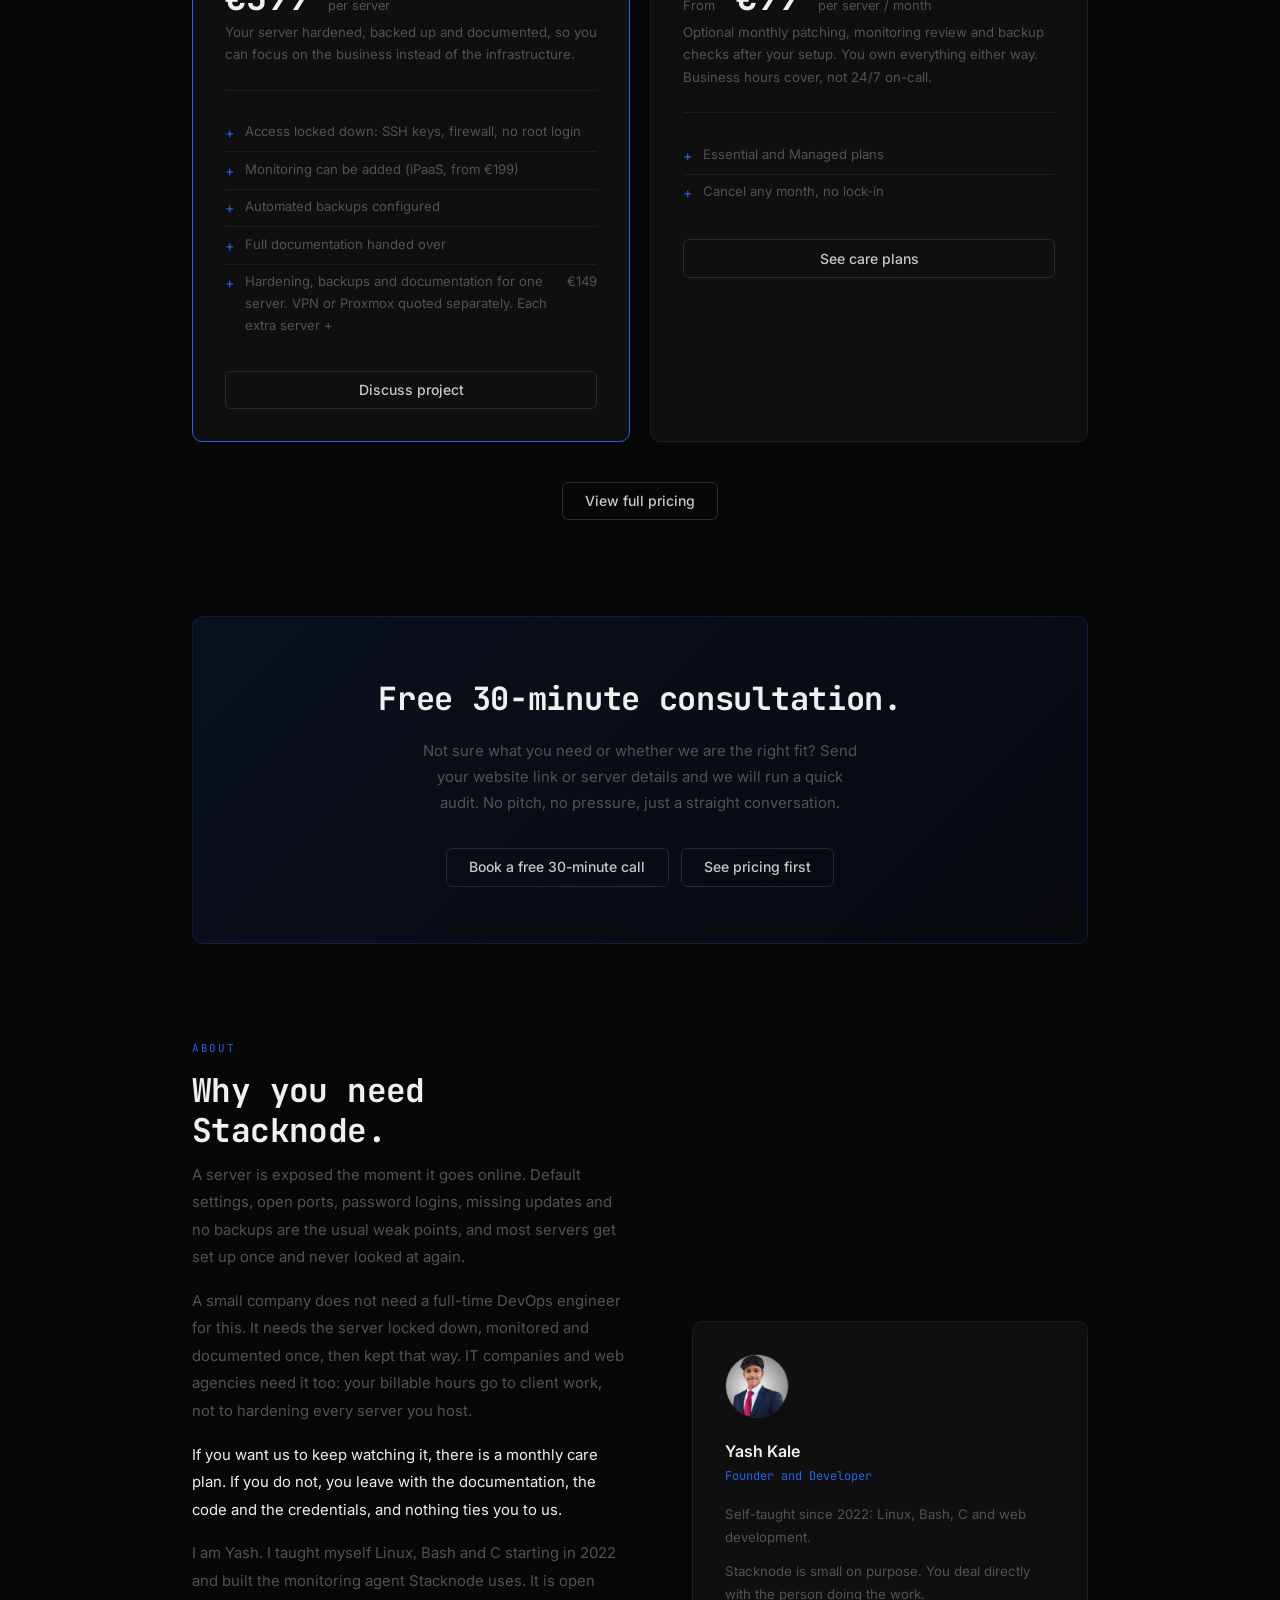
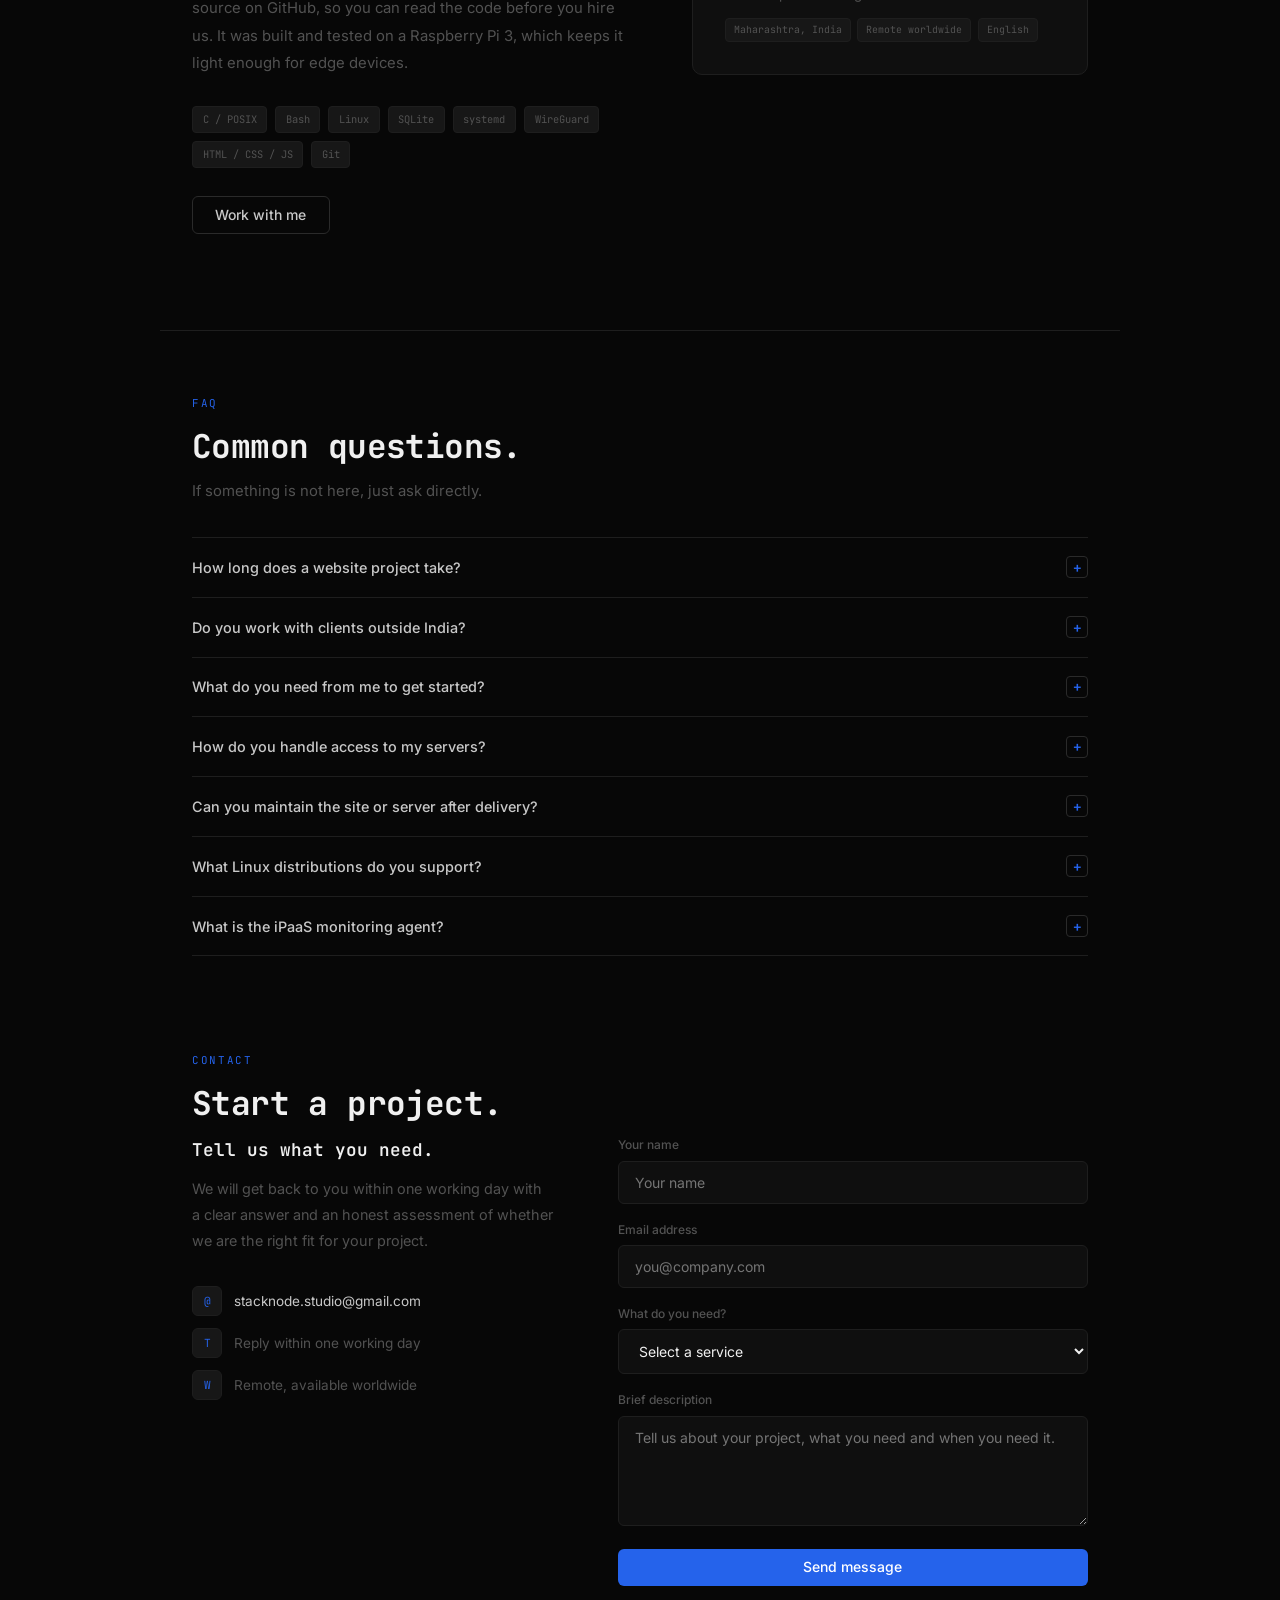
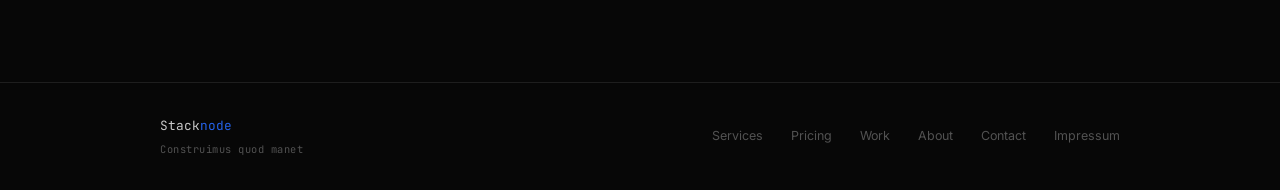
==== commit 44e58627: "Remove duplicate trust item from index.html Removed duplicate trust item from the marquee track." ====
--- a/index.html
+++ b/index.html
@@ -70,8 +70,6 @@
 <div class="trust" aria-hidden="true">
   <div class="marquee-track">
     <div class="trust-item"><span class="dot">*</span> Fast delivery</div>
-    <div class="trust-item"><span class="dot">*</span> No lock-in contracts</div>
-   <div class="trust-item"><span class="dot">*</span> No lock-in contracts</div>
     <div class="trust-item"><span class="dot">*</span> No lock-in contracts</div>
     <div class="trust-item"><span class="dot">*</span> Remote, worldwide</div>
     <div class="trust-item"><span class="dot">*</span> Fixed pricing</div>
